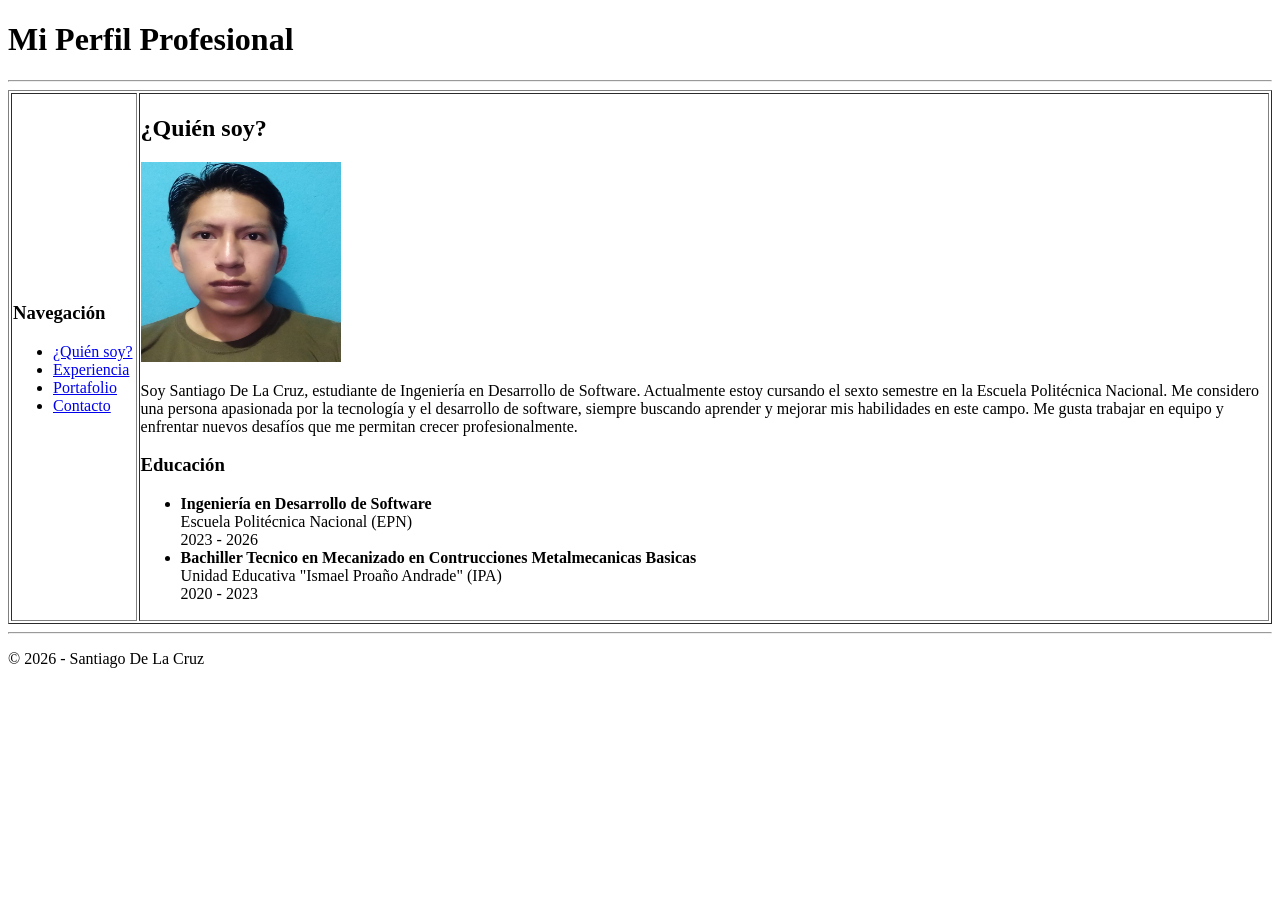
==== index.html @ d73be5ba "Primer commit" ====
<!DOCTYPE html>
<html lang="es">
<head>
    <meta charset="UTF-8">
    <title>Mi Perfil Profesional - Inicio</title>
</head>
<body>
    <header><h1>Mi Perfil Profesional</h1></header>
    <hr>
    <table border="1" >
        <tr>
            <td>
                <aside>
                    <h3>Navegación</h3>
                    <ul>
                        <li><a href="index.html">¿Quién soy?</a></li>
                        <li><a href="experiencia.html">Experiencia</a></li>
                        <li><a href="portafolio.html">Portafolio</a></li>
                        <li><a href="contacto.html">Contacto</a></li>
                    </ul>
                </aside>
            </td>
            <td width="90%">
                <section id="quien-soy">
                    <h2>¿Quién soy?</h2>
                    <img src="/images/miFoto.jpeg" alt="Imagen de perfil de Santiago De La Cruz" width="200" height="200">
                    <p>Soy Santiago De La Cruz, estudiante de Ingeniería en Desarrollo de Software. Actualmente estoy cursando el sexto semestre en la Escuela Politécnica Nacional. Me considero una persona apasionada por la tecnología y el desarrollo de software, siempre buscando aprender y mejorar mis habilidades en este campo. Me gusta trabajar en equipo y enfrentar nuevos desafíos que me permitan crecer profesionalmente.</p>
                </section>

                <section id="educacion">
                    <h3>Educación</h3>
                        <ul>
                            <li><strong>Ingeniería en Desarrollo de
                                    Software</strong><br>
                                Escuela Politécnica Nacional (EPN)<br>
                                2023 - 2026</li>
                            <li><strong>Bachiller Tecnico en Mecanizado en
                                    Contrucciones Metalmecanicas
                                    Basicas</strong> <br>
                                Unidad Educativa "Ismael Proaño Andrade"
                                (IPA)<br>
                                2020 - 2023</li>
                        </ul>
                </section>
            </td>
        </tr>
    </table>
    <hr>
    <footer><p>&copy; 2026 - Santiago De La Cruz</p></footer>
</body>
</html>
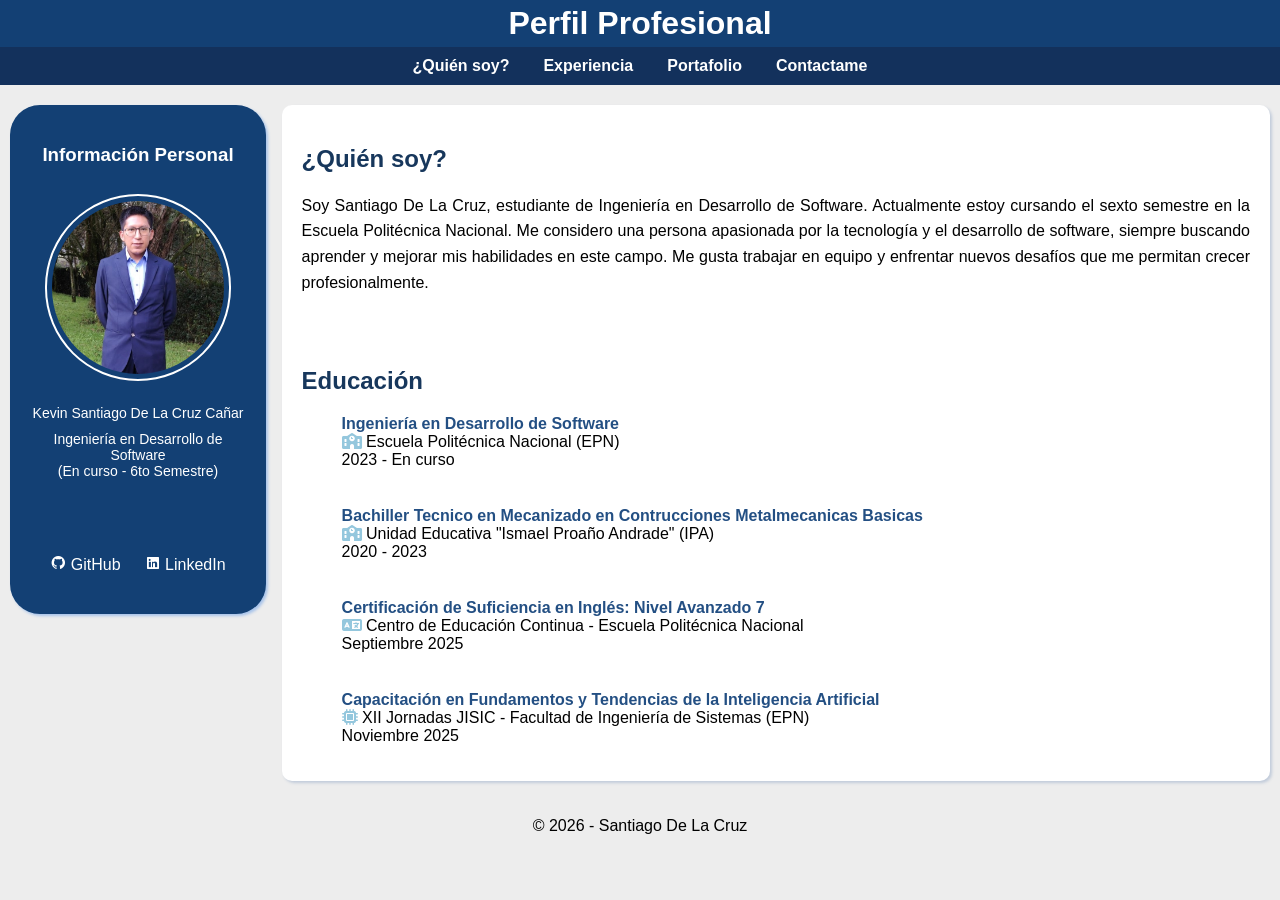
==== commit deb167fd: "Estilos css" ====
--- a/index.html
+++ b/index.html
@@ -1,51 +1,134 @@
-<!DOCTYPE html>
+<!doctype html>
 <html lang="es">
-<head>
-    <meta charset="UTF-8">
-    <title>Mi Perfil Profesional - Inicio</title>
-</head>
-<body>
-    <header><h1>Mi Perfil Profesional</h1></header>
-    <hr>
-    <table border="1" >
-        <tr>
-            <td>
-                <aside>
-                    <h3>Navegación</h3>
-                    <ul>
-                        <li><a href="index.html">¿Quién soy?</a></li>
-                        <li><a href="experiencia.html">Experiencia</a></li>
-                        <li><a href="portafolio.html">Portafolio</a></li>
-                        <li><a href="contacto.html">Contacto</a></li>
-                    </ul>
-                </aside>
-            </td>
-            <td width="90%">
-                <section id="quien-soy">
-                    <h2>¿Quién soy?</h2>
-                    <img src="/images/miFoto.jpeg" alt="Imagen de perfil de Santiago De La Cruz" width="200" height="200">
-                    <p>Soy Santiago De La Cruz, estudiante de Ingeniería en Desarrollo de Software. Actualmente estoy cursando el sexto semestre en la Escuela Politécnica Nacional. Me considero una persona apasionada por la tecnología y el desarrollo de software, siempre buscando aprender y mejorar mis habilidades en este campo. Me gusta trabajar en equipo y enfrentar nuevos desafíos que me permitan crecer profesionalmente.</p>
-                </section>
 
-                <section id="educacion">
-                    <h3>Educación</h3>
-                        <ul>
-                            <li><strong>Ingeniería en Desarrollo de
-                                    Software</strong><br>
-                                Escuela Politécnica Nacional (EPN)<br>
-                                2023 - 2026</li>
-                            <li><strong>Bachiller Tecnico en Mecanizado en
-                                    Contrucciones Metalmecanicas
-                                    Basicas</strong> <br>
-                                Unidad Educativa "Ismael Proaño Andrade"
-                                (IPA)<br>
-                                2020 - 2023</li>
-                        </ul>
-                </section>
-            </td>
-        </tr>
-    </table>
-    <hr>
-    <footer><p>&copy; 2026 - Santiago De La Cruz</p></footer>
-</body>
+    <head>
+        <meta charset="UTF-8" />
+        <title>Mi Perfil Profesional - Inicio</title>
+        <link rel="stylesheet" href="style/style.css" />
+        <link href="https://unpkg.com/boxicons@2.1.4/css/boxicons.min.css"
+            rel="stylesheet" />
+        <link rel="stylesheet"
+            href="https://cdnjs.cloudflare.com/ajax/libs/font-awesome/6.5.0/css/all.min.css" />
+    </head>
+
+    <body>
+        <header>
+            <h1>Perfil Profesional</h1>
+        </header>
+
+        <nav>
+            <ul>
+                <li><a href="index.html">¿Quién soy?</a></li>
+                <li><a href="experiencia.html">Experiencia</a></li>
+                <li><a href="portafolio.html">Portafolio</a></li>
+                <li><a href="contacto.html">Contactame  </a></li>
+            </ul>
+        </nav>
+
+        <aside class="infoPersonal">
+            <h3>Información Personal</h3>
+            <img class="fotoPerfil" src="images/perfil.jpeg"
+                alt="Imagen de perfil de Santiago De La Cruz" />
+            <p>Kevin Santiago De La Cruz Cañar</p>
+            <p>
+                Ingeniería en Desarrollo de Software<br />
+                (En curso - 6to Semestre)
+            </p>
+            <br />
+            <br />
+            <a href="https://github.com/Santi-Dela-Cruz" target="_blank"
+                class="enlaces">
+                <i class="bx bxl-github"></i> GitHub
+            </a>
+
+            <a href="https://www.linkedin.com/in/santiagodealacruz/"
+                target="_blank" class="enlaces">
+                <i class="bx bxl-linkedin-square"></i> LinkedIn
+            </a>
+            <p></p>
+        </aside>
+
+        <section class="principal">
+            <h2 class="tituloH2">¿Quién soy?</h2>
+            <p class="textNormal">
+                Soy Santiago De La Cruz, estudiante de Ingeniería en Desarrollo
+                de
+                Software. Actualmente estoy cursando el sexto semestre en la
+                Escuela
+                Politécnica Nacional. Me considero una persona apasionada por la
+                tecnología y el desarrollo de software, siempre buscando
+                aprender y
+                mejorar mis habilidades en este campo. Me gusta trabajar en
+                equipo y
+                enfrentar nuevos desafíos que me permitan crecer
+                profesionalmente.
+            </p>
+
+            <br />
+            <br />
+
+            <h2 class="tituloH2">Educación</h2>
+            <ul>
+                <li style="
+            font-family:
+              &quot;Segoe UI&quot;, Tahoma, Geneva, Verdana, sans-serif;
+          ">
+                    <strong style="color: #234f83">
+                        Ingeniería en Desarrollo de
+                        Software</strong><br />
+                    <i style="color: rgb(148, 199, 221);"
+                        class="fa-solid fa-school"></i> Escuela Politécnica
+                    Nacional (EPN)<br />
+                    2023 - En curso
+                </li>
+
+
+                <br>
+
+                <li style="
+            font-family:
+              &quot;Segoe UI&quot;, Tahoma, Geneva, Verdana, sans-serif;
+          ">
+                    <strong style="color: #234f83">Bachiller Tecnico en
+                        Mecanizado en Contrucciones Metalmecanicas
+                        Basicas</strong>
+                    <br />
+                    <i style="color: rgb(148, 199, 221);"
+                        class="fa-solid fa-school"></i> Unidad Educativa
+                    "Ismael Proaño Andrade" (IPA)<br />
+                    2020 - 2023
+                </li>
+
+
+                <br>
+                <li style="
+            font-family:
+              &quot;Segoe UI&quot;, Tahoma, Geneva, Verdana, sans-serif;
+          ">
+                    <strong style="color: #234f83">
+                        Certificación de Suficiencia en Inglés: Nivel Avanzado 7</strong><br />
+                    <i style="color: rgb(148, 199, 221);"
+                        class="fa-solid fa-language"></i> Centro de Educación Continua - Escuela Politécnica Nacional<br />
+                    Septiembre 2025
+                </li>
+
+                <br>
+                <li style="
+            font-family:
+              &quot;Segoe UI&quot;, Tahoma, Geneva, Verdana, sans-serif;
+          ">
+                    <strong style="color: #234f83">
+                        Capacitación en Fundamentos y Tendencias de la Inteligencia Artificial</strong><br />
+                    <i style="color: rgb(148, 199, 221);"
+                        class="fa-solid fa-microchip"></i> XII Jornadas JISIC - Facultad de Ingeniería de Sistemas (EPN)<br />
+                    Noviembre 2025
+                </li>
+            </ul>
+        </section>
+
+        <footer>
+            <p>&copy; 2026 - Santiago De La Cruz</p>
+        </footer>
+    </body>
+
 </html>
--- a/style/style.css
+++ b/style/style.css
@@ -0,0 +1,282 @@
+body { 
+  margin: 0;
+  padding: 0; 
+  background-color: rgb(237, 237, 237);
+} 
+
+
+header { 
+  background-color: #134074; 
+  padding: 5px; 
+  text-align: center; 
+  color: white;
+  font-family: 'Segoe UI', Tahoma, Geneva, Verdana, sans-serif;
+} 
+
+header h1 {
+  margin: 0;
+}
+
+.infoPersonal {
+    background-color: #134074;
+    width: 20%;
+    padding: 20px;
+    margin: 20px 10px;
+    box-sizing: border-box;
+    text-align: center;
+    overflow: hidden;
+    float: left;
+    border-radius: 30px;
+    box-shadow: 2px 2px 3px #a7c3ea;
+}
+
+.infoPersonal h3 {
+    color: white;
+    font-family: 'Segoe UI', Tahoma, Geneva, Verdana, sans-serif;
+}
+
+.infoPersonal p {
+    color: #fff;
+    margin: 10px 0;
+    font-family: 'Segoe UI', Tahoma, Geneva, Verdana,  sans-serif;
+    font-size: 14px;
+}
+
+
+.fotoPerfil { 
+  width: 80%; 
+  height: auto; 
+  border-radius: 50%;
+  padding: 5px;
+  margin: 10px 0px; 
+  border: 2px solid #fff;
+}
+
+
+.principal { 
+  background-color: #fff;
+  /*background-color: #0f0; */
+  padding: 20px; 
+  margin: 20px 10px 10px 22%;
+  box-sizing: border-box; 
+  /*border: #13315C solid 1px;*/
+  border-radius: 10px;
+  box-shadow: 2px 2px 3px #c1cbda;
+} 
+
+
+.principal h2 { 
+  color: #17375c; 
+  font-family: 'Segoe UI', Tahoma, Geneva, Verdana, sans-serif;
+}
+
+.principal p { 
+  font-family: 'Segoe UI', Tahoma, Geneva, Verdana,  sans-serif;
+  text-align: justify;
+  line-height: 1.6;
+}
+
+
+.principal li { 
+  margin: 10px 0; 
+  font-family: 'Segoe UI', Tahoma, Geneva, Verdana,  sans-serif;
+  list-style: none;
+}
+
+
+.principal h3 { 
+  color: #17375c; 
+  font-family: 'Segoe UI', Tahoma, Geneva, Verdana, sans-serif;
+}
+
+footer { 
+  text-align: center; 
+  padding: 10px; 
+  clear: both; 
+  font-family: 'Segoe UI', Tahoma, Geneva, Verdana,  sans-serif;
+}
+
+/* nav barra superior de seleccion*/
+nav {
+  background-color: #13315C;
+  padding: 10px 0;
+  text-align: center;
+}
+nav ul {
+  list-style: none;
+  padding: 0;
+  margin: 0;
+}
+nav li {
+  display: inline-block;
+  margin: 0 15px;
+  font-family: 'Segoe UI', Tahoma, Geneva, Verdana, sans-serif;
+}
+nav a {
+  text-decoration: none;
+  color: white;
+  font-weight: bold;
+}
+
+nav a:hover {
+  text-decoration: underline;
+}
+
+
+/* Estilo para enlaces*/
+
+.enlaces {
+  display: inline-block;
+    padding: 10px;
+    text-align: center;
+    margin-top: 20px;
+    color: #fff;
+  font-style: normal;
+    text-decoration: none;
+    font-family: 'Segoe UI', Tahoma, Geneva, Verdana,  sans-serif;
+}
+
+
+.tituloH2 {
+    color: #17375c;
+    font-family: 'Segoe UI', Tahoma, Geneva, Verdana, sans-serif;
+}
+
+
+.textNormal {
+    font-family: 'Segoe UI', Tahoma, Geneva, Verdana,  sans-serif;
+    text-align: justify;
+}
+
+.proyectos {
+  text-align: left;
+  margin-top: 20px;
+}
+
+.proyectoCard {
+  display: inline-block;
+  width: 47%;
+  margin: 0 1% 20px 1%;
+  vertical-align: top;
+  background-color: #ffffff;
+  border: 1px solid #d6e2f0;
+  border-radius: 12px;
+  overflow: hidden;
+  box-shadow: 2px 2px 3px #d7e0ed;
+  transition: box-shadow 0.2s ease;
+}
+
+.proyectoCard:hover {
+  box-shadow: 3px 3px 6px #cdd8e8;
+}
+
+.proyectoCard img {
+  width: 100%;
+  height: 180px;
+  object-fit: cover;
+  display: block;
+}
+
+.proyectoContenido {
+  padding: 16px;
+  font-family: 'Segoe UI', Tahoma, Geneva, Verdana, sans-serif;
+  text-align: left;
+}
+
+.proyectoContenido h4 {
+  margin: 0 0 10px;
+  color: #17375c;
+}
+
+.proyectoContenido p {
+  margin: 8px 0 12px 0;
+  text-align: left;
+  line-height: 1.5;
+}
+
+.datosProyecto {
+  margin: 0 0 12px 0;
+  padding: 0;
+}
+
+.datosProyecto li {
+  margin: 6px 0;
+  text-align: left;
+}
+
+.repositorioLink {
+  display: inline-block;
+  margin-top: 10px;
+  padding: 8px 12px;
+  border-radius: 8px;
+  background: linear-gradient(90deg, #134074, #3a8be7);
+  color: #fff;
+  text-decoration: none;
+  font-weight: bold;
+}
+
+.repositorioLink:hover {
+  background: linear-gradient(90deg, #0f335d, #2f78cc);
+}
+
+.resumenPortafolio {
+  margin: 12px 0 18px 0;
+  padding: 8px 10px;
+  background-color: #e7eef8;
+  border-radius: 8px;
+  font-family: 'Segoe UI', Tahoma, Geneva, Verdana, sans-serif;
+  text-align: left;
+}
+
+.enlaceContactos{
+  display: inline-block;
+    padding: 10px;
+    text-align: center;
+    margin-top: 20px;
+    color: #ffffff;
+  font-style: normal;
+    text-decoration: none;
+    font-family: 'Segoe UI', Tahoma, Geneva, Verdana,  sans-serif;
+    border-radius: 10px;
+    background-color: #8ea3c2;
+}
+
+
+form {
+    margin: 20px;
+    padding: 30px;
+}
+form label {
+    display: block;
+    margin-bottom: 5px;
+    font-weight: bold;
+  font-family: 'Segoe UI', Tahoma, Geneva, Verdana,  sans-serif;
+  color: #17375c;
+}
+
+form input,
+form textarea {
+  width: 100%;
+  padding: 8px;
+  margin-bottom: 12px;
+  border: 1px solid #bcc9db;
+  border-radius: 6px;
+  font-family: 'Segoe UI', Tahoma, Geneva, Verdana,  sans-serif;
+}
+
+form textarea {
+  min-height: 110px;
+  resize: vertical;
+}
+
+form button {
+  background: linear-gradient(90deg, #134074, #3a8be7);
+  color: white;
+  border: none;
+  border-radius: 15px;
+  padding: 9px 14px;
+  font-family: 'Segoe UI', Tahoma, Geneva, Verdana, sans-serif;
+  cursor: pointer;
+}
+
+
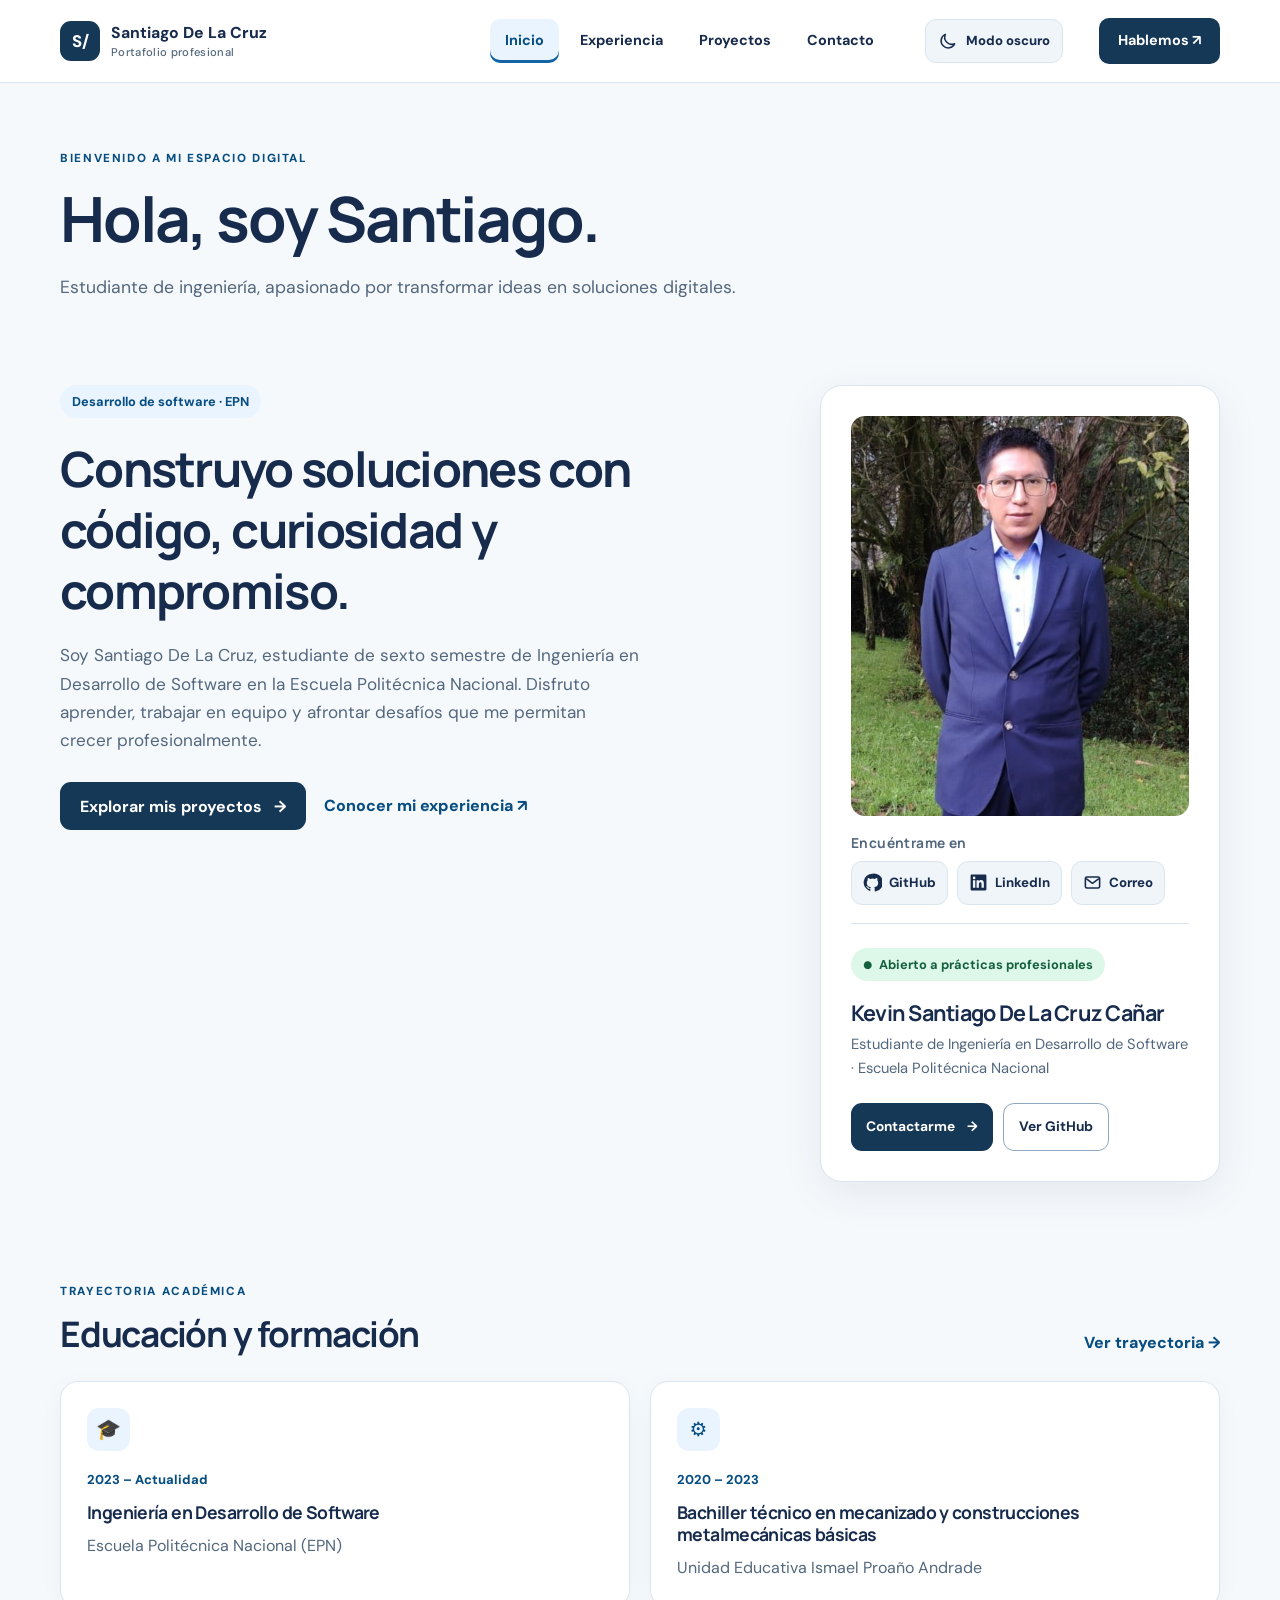
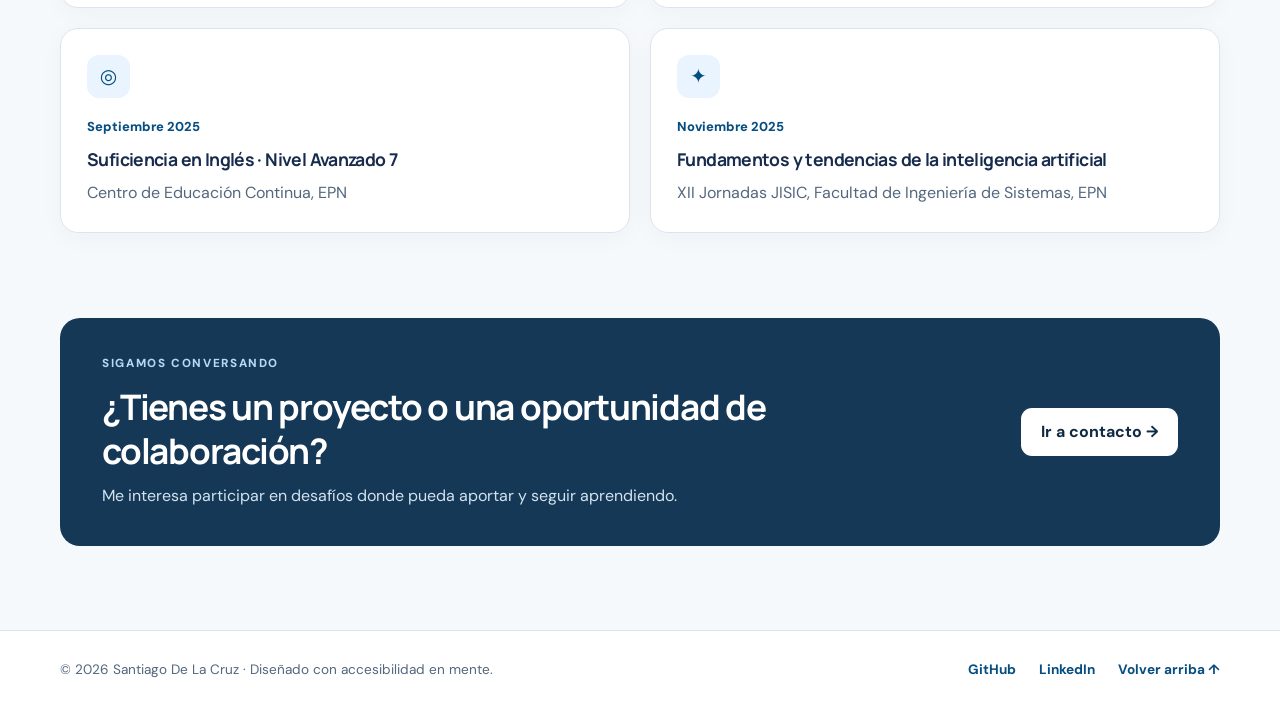
==== commit 2ba80c24: "Update index.html" ====
--- a/index.html
+++ b/index.html
@@ -1,134 +1 @@
-<!doctype html>
-<html lang="es">
-
-    <head>
-        <meta charset="UTF-8" />
-        <title>Mi Perfil Profesional - Inicio</title>
-        <link rel="stylesheet" href="style/style.css" />
-        <link href="https://unpkg.com/boxicons@2.1.4/css/boxicons.min.css"
-            rel="stylesheet" />
-        <link rel="stylesheet"
-            href="https://cdnjs.cloudflare.com/ajax/libs/font-awesome/6.5.0/css/all.min.css" />
-    </head>
-
-    <body>
-        <header>
-            <h1>Perfil Profesional</h1>
-        </header>
-
-        <nav>
-            <ul>
-                <li><a href="index.html">¿Quién soy?</a></li>
-                <li><a href="experiencia.html">Experiencia</a></li>
-                <li><a href="portafolio.html">Portafolio</a></li>
-                <li><a href="contacto.html">Contactame  </a></li>
-            </ul>
-        </nav>
-
-        <aside class="infoPersonal">
-            <h3>Información Personal</h3>
-            <img class="fotoPerfil" src="images/perfil.jpeg"
-                alt="Imagen de perfil de Santiago De La Cruz" />
-            <p>Kevin Santiago De La Cruz Cañar</p>
-            <p>
-                Ingeniería en Desarrollo de Software<br />
-                (En curso - 6to Semestre)
-            </p>
-            <br />
-            <br />
-            <a href="https://github.com/Santi-Dela-Cruz" target="_blank"
-                class="enlaces">
-                <i class="bx bxl-github"></i> GitHub
-            </a>
-
-            <a href="https://www.linkedin.com/in/santiagodealacruz/"
-                target="_blank" class="enlaces">
-                <i class="bx bxl-linkedin-square"></i> LinkedIn
-            </a>
-            <p></p>
-        </aside>
-
-        <section class="principal">
-            <h2 class="tituloH2">¿Quién soy?</h2>
-            <p class="textNormal">
-                Soy Santiago De La Cruz, estudiante de Ingeniería en Desarrollo
-                de
-                Software. Actualmente estoy cursando el sexto semestre en la
-                Escuela
-                Politécnica Nacional. Me considero una persona apasionada por la
-                tecnología y el desarrollo de software, siempre buscando
-                aprender y
-                mejorar mis habilidades en este campo. Me gusta trabajar en
-                equipo y
-                enfrentar nuevos desafíos que me permitan crecer
-                profesionalmente.
-            </p>
-
-            <br />
-            <br />
-
-            <h2 class="tituloH2">Educación</h2>
-            <ul>
-                <li style="
-            font-family:
-              &quot;Segoe UI&quot;, Tahoma, Geneva, Verdana, sans-serif;
-          ">
-                    <strong style="color: #234f83">
-                        Ingeniería en Desarrollo de
-                        Software</strong><br />
-                    <i style="color: rgb(148, 199, 221);"
-                        class="fa-solid fa-school"></i> Escuela Politécnica
-                    Nacional (EPN)<br />
-                    2023 - En curso
-                </li>
-
-
-                <br>
-
-                <li style="
-            font-family:
-              &quot;Segoe UI&quot;, Tahoma, Geneva, Verdana, sans-serif;
-          ">
-                    <strong style="color: #234f83">Bachiller Tecnico en
-                        Mecanizado en Contrucciones Metalmecanicas
-                        Basicas</strong>
-                    <br />
-                    <i style="color: rgb(148, 199, 221);"
-                        class="fa-solid fa-school"></i> Unidad Educativa
-                    "Ismael Proaño Andrade" (IPA)<br />
-                    2020 - 2023
-                </li>
-
-
-                <br>
-                <li style="
-            font-family:
-              &quot;Segoe UI&quot;, Tahoma, Geneva, Verdana, sans-serif;
-          ">
-                    <strong style="color: #234f83">
-                        Certificación de Suficiencia en Inglés: Nivel Avanzado 7</strong><br />
-                    <i style="color: rgb(148, 199, 221);"
-                        class="fa-solid fa-language"></i> Centro de Educación Continua - Escuela Politécnica Nacional<br />
-                    Septiembre 2025
-                </li>
-
-                <br>
-                <li style="
-            font-family:
-              &quot;Segoe UI&quot;, Tahoma, Geneva, Verdana, sans-serif;
-          ">
-                    <strong style="color: #234f83">
-                        Capacitación en Fundamentos y Tendencias de la Inteligencia Artificial</strong><br />
-                    <i style="color: rgb(148, 199, 221);"
-                        class="fa-solid fa-microchip"></i> XII Jornadas JISIC - Facultad de Ingeniería de Sistemas (EPN)<br />
-                    Noviembre 2025
-                </li>
-            </ul>
-        </section>
-
-        <footer>
-            <p>&copy; 2026 - Santiago De La Cruz</p>
-        </footer>
-    </body>
-
-</html>+<!doctype html><html lang="es"><head><meta charset="utf-8"><meta name="viewport" content="width=device-width, initial-scale=1"><meta name="theme-color" content="#102a43"><meta name="description" content="Portafolio de Kevin Santiago De La Cruz Cañar: formación, experiencia y proyectos de desarrollo de software."><title>Inicio | Santiago De La Cruz</title><link rel="stylesheet" href="style/style.css"><script>try{const saved=localStorage.getItem('portfolio-theme');document.documentElement.dataset.theme=saved==='dark'||saved==='light'?saved:(matchMedia('(prefers-color-scheme: dark)').matches?'dark':'light')}catch(e){document.documentElement.dataset.theme='light'}</script><script defer src="js/main.js"></script></head><body><a class="skip-link" href="#contenido">Saltar al contenido principal</a><header class="site-header"><div class="container header-inner"><a class="brand" href="index.html" aria-label="Santiago De La Cruz, ir a inicio"><span class="brand-mark" aria-hidden="true">S/</span><span>Santiago <strong>De La Cruz</strong><small>Portafolio profesional</small></span></a><button class="menu-toggle" type="button" aria-controls="main-nav" aria-expanded="false"><span aria-hidden="true">☰</span> Menú</button><button type="button" class="theme-toggle" id="theme-toggle" aria-label="Activar modo oscuro" aria-pressed="false" title="Cambiar tema claro u oscuro"><svg class="theme-icon" viewBox="0 0 24 24" aria-hidden="true"><path class="moon" d="M20 15.2A8.5 8.5 0 0 1 8.8 4a8.5 8.5 0 1 0 11.2 11.2Z" fill="none" stroke="currentColor" stroke-width="1.8" stroke-linejoin="round"/><g class="sun" fill="none" stroke="currentColor" stroke-width="1.8" stroke-linecap="round"><circle cx="12" cy="12" r="4"/><path d="M12 2v2m0 16v2M2 12h2m16 0h2M4.9 4.9l1.4 1.4m11.4 11.4 1.4 1.4M19.1 4.9l-1.4 1.4M6.3 17.7l-1.4 1.4"/></g></svg><span id="theme-label">Modo oscuro</span></button><nav id="main-nav" class="main-nav" aria-label="Navegación principal"><a href="index.html" aria-current="page">Inicio</a><a href="experiencia.html">Experiencia</a><a href="portafolio.html">Proyectos</a><a href="contacto.html">Contacto</a></nav><a class="nav-cta" href="contacto.html">Hablemos <span aria-hidden="true">↗</span></a></div></header><main id="contenido" tabindex="-1"><div class="container"><div class="page-intro"><p class="eyebrow">Bienvenido a mi espacio digital</p><h1>Hola, soy Santiago.</h1><p class="lead">Estudiante de ingeniería, apasionado por transformar ideas en soluciones digitales.</p></div><section class="hero-grid" aria-label="Presentación profesional"><div class="hero-copy"><span class="pill">Desarrollo de software · EPN</span><h2>Construyo soluciones con código, curiosidad y compromiso.</h2><p>Soy Santiago De La Cruz, estudiante de sexto semestre de Ingeniería en Desarrollo de Software en la Escuela Politécnica Nacional. Disfruto aprender, trabajar en equipo y afrontar desafíos que me permitan crecer profesionalmente.</p><div class="hero-actions"><a class="button button-primary" href="portafolio.html">Explorar mis proyectos <span aria-hidden="true">→</span></a><a class="text-link" href="experiencia.html">Conocer mi experiencia <span aria-hidden="true">↗</span></a></div></div><aside class="profile-card" aria-label="Ficha profesional"><img class="portrait" src="images/perfil.jpeg" alt="Retrato de Kevin Santiago De La Cruz Cañar" width="400" height="400"><div class="social-section" aria-label="Encuéntrame en otras plataformas"><h3>Encuéntrame en</h3><div class="social-links"><a class="social-link" href="https://github.com/Santi-Dela-Cruz" target="_blank" rel="noopener noreferrer" aria-label="GitHub de Santiago, abre en otra pestaña"><svg class="social-icon" viewBox="0 0 24 24" aria-hidden="true"><path fill="currentColor" d="M12 .8a11.2 11.2 0 0 0-3.54 21.82c.56.11.76-.24.76-.54v-2.1c-3.1.67-3.75-1.32-3.75-1.32-.51-1.3-1.25-1.65-1.25-1.65-1.02-.7.08-.69.08-.69 1.13.08 1.72 1.16 1.72 1.16 1 .1.96 2.6 3.2 1.83.1-.73.4-1.23.72-1.51-2.47-.28-5.08-1.24-5.08-5.53 0-1.22.44-2.22 1.16-3-.12-.29-.5-1.42.11-2.96 0 0 .95-.3 3.08 1.15a10.7 10.7 0 0 1 5.6 0c2.13-1.44 3.07-1.15 3.07-1.15.62 1.54.24 2.67.12 2.96.72.78 1.15 1.78 1.15 3 0 4.3-2.61 5.25-5.1 5.52.4.35.77 1.02.77 2.06v3.06c0 .3.2.65.77.54A11.2 11.2 0 0 0 12 .8Z"/></svg><span>GitHub</span></a><a class="social-link" href="https://www.linkedin.com/in/santiagodealacruz/" target="_blank" rel="noopener noreferrer" aria-label="LinkedIn de Santiago, abre en otra pestaña"><svg class="social-icon" viewBox="0 0 24 24" aria-hidden="true"><path fill="currentColor" d="M20.45 2H3.55C2.69 2 2 2.69 2 3.55v16.9c0 .86.69 1.55 1.55 1.55h16.9c.86 0 1.55-.69 1.55-1.55V3.55c0-.86-.69-1.55-1.55-1.55ZM7.93 18.75H4.98V9.2h2.95v9.55ZM6.46 7.9a1.71 1.71 0 1 1 0-3.42 1.71 1.71 0 0 1 0 3.42Zm12.3 10.85h-2.95V14.1c0-1.1-.02-2.52-1.54-2.52-1.54 0-1.77 1.2-1.77 2.44v4.73H9.55V9.2h2.83v1.3h.04c.4-.74 1.36-1.53 2.8-1.53 2.98 0 3.54 1.96 3.54 4.5v5.28Z"/></svg><span>LinkedIn</span></a><a class="social-link" href="mailto:kevin.delacruz@epn.edu.ec" aria-label="Enviar correo a Santiago"><svg class="social-icon" viewBox="0 0 24 24" aria-hidden="true"><rect x="3" y="5" width="18" height="14" rx="2" fill="none" stroke="currentColor" stroke-width="2"/><path d="m4 7 8 6 8-6" fill="none" stroke="currentColor" stroke-width="2" stroke-linejoin="round"/></svg><span>Correo</span></a></div></div><span class="status"><span aria-hidden="true">●</span> Abierto a prácticas profesionales</span><h2>Kevin Santiago De La Cruz Cañar</h2><p>Estudiante de Ingeniería en Desarrollo de Software · Escuela Politécnica Nacional</p><div class="profile-actions"><a class="button button-primary" href="contacto.html">Contactarme <span aria-hidden="true">→</span></a><a class="button button-outline" href="https://github.com/Santi-Dela-Cruz" target="_blank" rel="noopener noreferrer">Ver GitHub <span class="sr-only">(abre en otra pestaña)</span></a></div></aside></section><section class="section" aria-labelledby="formacion"><div class="section-heading"><div><p class="eyebrow">Trayectoria académica</p><h2 id="formacion">Educación y formación</h2></div><a href="experiencia.html" class="text-link">Ver trayectoria →</a></div><div class="education-grid"><article class="info-card"><span class="card-symbol" aria-hidden="true">🎓</span><p class="card-meta">2023 – Actualidad</p><h3>Ingeniería en Desarrollo de Software</h3><p>Escuela Politécnica Nacional (EPN)</p></article><article class="info-card"><span class="card-symbol" aria-hidden="true">⚙</span><p class="card-meta">2020 – 2023</p><h3>Bachiller técnico en mecanizado y construcciones metalmecánicas básicas</h3><p>Unidad Educativa Ismael Proaño Andrade</p></article><article class="info-card"><span class="card-symbol" aria-hidden="true">◎</span><p class="card-meta">Septiembre 2025</p><h3>Suficiencia en Inglés · Nivel Avanzado 7</h3><p>Centro de Educación Continua, EPN</p></article><article class="info-card"><span class="card-symbol" aria-hidden="true">✦</span><p class="card-meta">Noviembre 2025</p><h3>Fundamentos y tendencias de la inteligencia artificial</h3><p>XII Jornadas JISIC, Facultad de Ingeniería de Sistemas, EPN</p></article></div></section><section class="callout" aria-labelledby="cta-title"><div><p class="eyebrow">Sigamos conversando</p><h2 id="cta-title">¿Tienes un proyecto o una oportunidad de colaboración?</h2><p>Me interesa participar en desafíos donde pueda aportar y seguir aprendiendo.</p></div><a class="button button-light" href="contacto.html">Ir a contacto →</a></section></div></main><footer class="site-footer"><div class="container footer-inner"><p>© 2026 Santiago De La Cruz · Diseñado con accesibilidad en mente.</p><div><a href="https://github.com/Santi-Dela-Cruz" target="_blank" rel="noopener noreferrer">GitHub <span class="sr-only">(abre en una pestaña nueva)</span></a><a href="https://www.linkedin.com/in/santiagodealacruz/" target="_blank" rel="noopener noreferrer">LinkedIn <span class="sr-only">(abre en una pestaña nueva)</span></a><a href="#contenido">Volver arriba ↑</a></div></div></footer></body></html>
--- a/style/style.css
+++ b/style/style.css
@@ -1,282 +1,56 @@
-body { 
-  margin: 0;
-  padding: 0; 
-  background-color: rgb(237, 237, 237);
-} 
+@import url('https://fonts.googleapis.com/css2?family=DM+Sans:wght@400;500;600;700&family=Manrope:wght@400;500;600;700;800&display=swap');:root{color-scheme:light;--navy:#102a43;--ink:#172b4d;--muted:#53677d;--blue:#1264a3;--blue-dark:#064d81;--blue-soft:#eaf4ff;--bg:#f6f9fc;--white:#fff;--line:#dbe5ef;--radius:18px;--shadow:0 12px 40px rgba(16,42,67,.075)}*{box-sizing:border-box}html{scroll-behavior:smooth}body{margin:0;background:var(--bg);color:var(--ink);font:16px/1.65 'DM Sans',system-ui,sans-serif}h1,h2,h3,p{margin-top:0}h1,h2,h3{font-family:Manrope,system-ui,sans-serif;line-height:1.26;letter-spacing:-.035em}h1{font-size:clamp(2.35rem,5vw,3.9rem);max-width:850px;margin-bottom:15px}h2{font-size:clamp(1.55rem,3vw,2.2rem)}h3{font-size:1.1rem}a{color:var(--blue-dark)}a:hover{text-decoration-thickness:2px}button,input,textarea{font:inherit}button{cursor:pointer}img{max-width:100%;display:block}*:focus-visible{outline:3px solid #df8110;outline-offset:4px}.sr-only{position:absolute;width:1px;height:1px;padding:0;margin:-1px;overflow:hidden;clip:rect(0,0,0,0);white-space:nowrap;border:0}.skip-link{position:fixed;top:-70px;left:20px;z-index:1000;background:#fff;border:2px solid var(--navy);padding:12px 20px;border-radius:10px}.skip-link:focus{top:12px}.container{width:min(1160px,calc(100% - 48px));margin-inline:auto}.site-header{background:#fff;border-bottom:1px solid var(--line);position:sticky;top:0;z-index:50}.header-inner{display:flex;align-items:center;gap:36px;min-height:82px}.brand{color:var(--navy);text-decoration:none;display:flex;align-items:center;gap:11px;line-height:1.2;font-size:.99rem;font-weight:700;min-width:230px}.brand strong{font-weight:800}.brand small{display:block;color:var(--muted);font-size:.7rem;letter-spacing:.03em;font-weight:500;margin-top:4px}.brand-mark{width:40px;height:40px;border-radius:11px;background:var(--navy);color:#fff;display:grid;place-items:center;font-weight:800;font-size:1.05rem}.main-nav{display:flex;gap:6px;align-items:center;margin-left:auto}.main-nav a{color:#40566d;padding:10px 15px;text-decoration:none;font-size:.9rem;font-weight:700;border-radius:10px;white-space:nowrap}.main-nav a:hover,.main-nav a[aria-current=page]{background:var(--blue-soft);color:var(--blue-dark)}.main-nav a[aria-current=page]{box-shadow:inset 0 -3px 0 var(--blue)}.nav-cta{background:var(--navy);color:#fff;padding:11px 19px;border-radius:10px;font-size:.9rem;font-weight:700;text-decoration:none;white-space:nowrap}.nav-cta:hover,.button-primary:hover{background:#244f72}.menu-toggle{display:none}.page-intro{padding:66px 0 35px}.eyebrow{color:var(--blue-dark);text-transform:uppercase;letter-spacing:.14em;font-size:.73rem;font-weight:800;margin-bottom:11px}.lead{font-size:1.1rem;color:var(--muted);max-width:680px}.hero-grid{display:grid;grid-template-columns:1.2fr .8fr;align-items:center;gap:55px;padding:30px 0 70px}.hero-copy h2{font-size:clamp(2rem,3.8vw,3.25rem);margin:20px 0}.hero-copy p{color:var(--muted);font-size:1.07rem;max-width:580px}.pill,.status{display:inline-flex;align-items:center;gap:7px;font-size:.8rem;font-weight:700;background:var(--blue-soft);color:var(--blue-dark);padding:6px 12px;border-radius:50px}.status{background:#e8f8ef;color:#12603c;margin-top:24px}.status span{font-size:.65rem}.hero-actions,.profile-actions{display:flex;flex-wrap:wrap;align-items:center;gap:18px;margin-top:28px}.button{border:0;text-decoration:none;display:inline-flex;justify-content:center;align-items:center;gap:12px;border-radius:11px;padding:13px 20px;font-weight:700;line-height:1.35;min-height:48px}.button-primary{background:var(--navy);color:#fff}.button-outline{background:#fff;color:var(--navy);border:1px solid #abc0d4}.button-outline:hover{background:var(--blue-soft)}.button-light{background:#fff;color:var(--navy);flex-shrink:0}.text-link{font-weight:800;text-decoration:none;color:var(--blue-dark)}.text-link:hover{text-decoration:underline}.profile-card{background:#fff;border:1px solid var(--line);padding:30px;border-radius:22px;box-shadow:var(--shadow)}.portrait{aspect-ratio:4/3;object-fit:cover;object-position:center 35%;width:100%;border-radius:14px;background:#e6edf4}.profile-card h2{font-size:1.35rem;margin:18px 0 6px}.profile-card p{color:var(--muted);font-size:.92rem}.profile-actions{gap:10px;margin-top:22px}.profile-actions .button{font-size:.86rem;padding:12px 15px}.section{padding:30px 0 85px}.section-first{padding-top:18px}.section-heading{display:flex;align-items:end;justify-content:space-between;gap:20px;margin-bottom:25px}.section-heading h2{margin:0}.education-grid,.project-grid{display:grid;grid-template-columns:repeat(2,minmax(0,1fr));gap:20px}.info-card,.project-card,.form-card{background:#fff;border:1px solid var(--line);border-radius:var(--radius);box-shadow:0 5px 25px rgba(16,42,67,.035)}.info-card{padding:26px}.info-card h3{margin-bottom:10px}.info-card p:last-child{color:var(--muted);margin-bottom:0}.card-symbol{width:43px;height:43px;display:grid;place-items:center;border-radius:12px;background:var(--blue-soft);color:var(--blue-dark);font-size:1.25rem;margin-bottom:18px}.card-meta{color:var(--blue-dark);font-size:.81rem;font-weight:800;margin-bottom:10px}.callout{background:var(--navy);color:#fff;display:flex;align-items:center;justify-content:space-between;gap:32px;border-radius:20px;padding:36px 42px;margin:0 0 84px}.callout .eyebrow{color:#b4daf8}.callout h2{max-width:670px;margin-bottom:10px}.callout p:last-child{color:#d2e3f0;margin-bottom:0}.two-column{display:grid;grid-template-columns:.8fr 1.2fr;gap:70px}.body-large,.contact-details>p{font-size:1.08rem;color:var(--muted)}.timeline{border-left:2px solid #bdd8ed;padding-left:28px}.timeline-item{position:relative;padding:0 0 40px}.timeline-item:before{content:'';position:absolute;left:-37px;top:7px;width:15px;height:15px;border-radius:50%;background:var(--blue);border:3px solid #fff;box-shadow:0 0 0 2px var(--blue)}.timeline-item h3{font-size:1.32rem}.timeline-item p,.timeline-item li{color:var(--muted)}.check-list{padding-left:22px}.check-list li{margin-bottom:8px}.filter-group{display:flex;gap:9px;flex-wrap:wrap;margin-bottom:24px}.filter-button{background:#fff;color:var(--navy);border:1px solid #b9c9d9;padding:10px 17px;border-radius:999px;font-weight:700;font-size:.88rem;min-height:44px}.filter-button:hover{background:var(--blue-soft)}.filter-button.active{background:var(--navy);color:#fff;border-color:var(--navy)}.project-count{font-size:.9rem;color:var(--muted);margin:0}.project-card{overflow:hidden}.project-card[hidden]{display:none}.project-image{height:230px;background:#e8edf3;overflow:hidden}.project-image img{width:100%;height:100%;object-fit:cover}.project-content{padding:25px}.project-content h2{font-size:1.3rem;margin-bottom:11px}.project-content>p:not(.card-meta){color:var(--muted)}.project-content .tech{font-size:.84rem;color:var(--blue-dark)!important;background:var(--blue-soft);border-radius:8px;padding:9px 11px;display:inline-block;font-weight:700}.project-content .text-link{display:block;margin-top:9px}.contact-grid{display:grid;grid-template-columns:.9fr 1.1fr;gap:65px}.contact-details h2{margin-bottom:18px}.contact-method{display:flex;gap:16px;align-items:start;border-top:1px solid var(--line);padding:21px 0}.contact-method>span{width:44px;height:44px;display:grid;place-items:center;flex-shrink:0;background:var(--blue-soft);border-radius:11px;font-size:1.4rem;color:var(--blue-dark)}.contact-method strong,.contact-method a{display:block;overflow-wrap:anywhere}.contact-method a{margin-top:5px}.form-card{padding:32px}.form-card h2{margin-bottom:8px}.form-card>p{color:var(--muted);font-size:.91rem}.field{margin:20px 0}.field label{display:block;font-weight:700;margin-bottom:8px}.field input,.field textarea{display:block;width:100%;background:#fff;border:1.5px solid #8fa8bf;border-radius:10px;padding:12px 14px;min-height:48px;color:var(--ink)}.field textarea{resize:vertical}.field small{display:block;color:var(--muted);margin-top:4px}.field [aria-invalid=true]{border:2px solid #a62727}.field-error{display:block;font-size:.85rem;color:#9e2020;font-weight:700;margin-top:5px}.required-note{color:var(--muted);font-size:.85rem}.form-status{font-weight:600;margin:12px 0;color:var(--blue-dark)}.submit-button{width:100%}.site-footer{border-top:1px solid var(--line);background:#fff;color:var(--muted);font-size:.85rem}.footer-inner{display:flex;justify-content:space-between;align-items:center;gap:20px;padding:28px 0}.footer-inner p{margin:0}.footer-inner div{display:flex;flex-wrap:wrap;gap:23px}.footer-inner a{font-weight:700;text-decoration:none}@media(max-width:1020px){.header-inner{gap:15px}.main-nav a{padding:10px}.brand{min-width:auto}.nav-cta{display:none}.hero-grid,.contact-grid{gap:30px}}@media(max-width:760px){.container{width:min(100% - 32px,1160px)}.header-inner{min-height:72px;flex-wrap:wrap}.menu-toggle{display:inline-flex;align-items:center;gap:8px;margin-left:auto;border:1px solid #9fb5c9;background:#fff;border-radius:9px;padding:10px 14px;color:var(--navy);font-weight:700}.main-nav{display:none;flex-basis:100%;margin:0 0 14px;flex-direction:column;align-items:stretch}.main-nav.open{display:flex}.main-nav a{padding:13px 16px}.page-intro{padding:38px 0 12px}.hero-grid,.two-column,.contact-grid{grid-template-columns:1fr;gap:28px}.hero-grid{padding-bottom:42px}.hero-copy h2{font-size:2rem}.education-grid,.project-grid{grid-template-columns:1fr}.section{padding-bottom:48px}.section-heading{align-items:start;flex-direction:column}.callout{flex-direction:column;align-items:start;padding:27px;margin-bottom:48px}.footer-inner{flex-direction:column;align-items:start}.project-image{height:215px}.form-card{padding:22px}.timeline{margin-left:8px}}@media(prefers-reduced-motion:reduce){html{scroll-behavior:auto}*,*:before,*:after{animation-duration:.01ms!important;transition-duration:.01ms!important}}
+/* Apariencia clara/oscura, accesible y persistente */
+:root{--surface:#fff;--surface-alt:#f0f5fa;--navy:#102a43;--ink:#172b4d;--muted:#53677d;--blue:#1264a3;--blue-dark:#064d81;--blue-soft:#eaf4ff;--bg:#f6f9fc;--white:#fff;--line:#dbe5ef;--input-border:#8fa8bf;--focus:#df8110;--shadow:0 12px 40px rgba(16,42,67,.075)}
+:root[data-theme="dark"]{color-scheme:dark;--surface:#152538;--surface-alt:#1d3046;--navy:#10375b;--ink:#eff6ff;--muted:#bbcde0;--blue:#7bc1ff;--blue-dark:#93d2ff;--blue-soft:#233e59;--bg:#0c1725;--white:#152538;--line:#38536c;--input-border:#8da8c2;--focus:#ffcb68;--shadow:0 14px 42px rgba(0,0,0,.26)}
+body{background:var(--bg);color:var(--ink);transition:background-color .24s ease,color .24s ease}
+.site-header,.site-footer,.profile-card,.info-card,.project-card,.form-card{background:var(--surface);border-color:var(--line)}
+.brand,.main-nav a,.profile-card h2,.info-card h3,.project-content h2{color:var(--ink)}
+.brand-mark,.button-primary,.nav-cta,.filter-button.active,.callout{background:#153857;color:#fff}
+.main-nav a:hover,.main-nav a[aria-current=page]{background:var(--blue-soft);color:var(--blue-dark)}
+.button-outline,.filter-button,.field input,.field textarea,.menu-toggle{background:var(--surface);color:var(--ink);border-color:var(--input-border)}
+.button-outline:hover,.filter-button:hover{background:var(--blue-soft)}
+.pill,.card-symbol,.contact-method>span,.project-content .tech{background:var(--blue-soft);color:var(--blue-dark)}
+.status{background:#ddf8e9;color:#14603d}
+:root[data-theme="dark"] .status{background:#173e30;color:#b1f5d1}
+:root[data-theme="dark"] .timeline-item:before{border-color:#152538}
+:root[data-theme="dark"] .profile-card p,:root[data-theme="dark"] .hero-copy p,:root[data-theme="dark"] .lead{color:var(--muted)}
+:root[data-theme="dark"] .project-image{background:var(--surface-alt)}
+:root[data-theme="dark"] .skip-link{background:var(--surface);color:var(--ink);border-color:var(--blue)}
+*:focus-visible{outline-color:var(--focus)}
+.theme-toggle{display:inline-flex;align-items:center;justify-content:center;gap:8px;min-height:44px;padding:9px 12px;background:var(--surface-alt);color:var(--ink);border:1px solid var(--line);border-radius:11px;font-size:.82rem;font-weight:800;white-space:nowrap;cursor:pointer;order:2}
+.theme-toggle:hover{border-color:var(--blue);transform:translateY(-1px)}
+.theme-icon{width:20px;height:20px;flex-shrink:0}.theme-icon .sun{display:none}:root[data-theme="dark"] .theme-icon .moon{display:none}:root[data-theme="dark"] .theme-icon .sun{display:block}
+.main-nav{order:1}.nav-cta{order:3}
+.social-section{padding:18px 0 4px;border-bottom:1px solid var(--line)}
+.social-section h3{font-size:.86rem;letter-spacing:.03em;margin:0 0 10px;color:var(--muted)}
+.social-links{display:flex;flex-wrap:wrap;gap:9px;margin-bottom:14px}
+.social-link{display:inline-flex;align-items:center;gap:7px;min-height:44px;padding:9px 11px;text-decoration:none;border:1px solid var(--line);border-radius:11px;color:var(--ink);background:var(--surface-alt);font-size:.83rem;font-weight:750;transition:transform .2s ease,border-color .2s ease,background-color .2s ease}
+.social-link:hover{transform:translateY(-3px);border-color:var(--blue);background:var(--blue-soft)}
+.social-icon{width:19px;height:19px;flex:none}
+/* Microinteracciones: mejora sin desorientar */
+.button,.project-card,.info-card,.profile-card,.project-image img,.filter-button{transition:transform .22s ease,box-shadow .22s ease,background-color .22s ease,border-color .22s ease}
+.button:hover{transform:translateY(-2px)}
+.info-card:hover,.project-card:hover{transform:translateY(-4px);box-shadow:0 18px 38px rgba(10,30,50,.13)}
+.project-card:hover .project-image img{transform:scale(1.035)}
+.reveal-ready{opacity:0;transform:translateY(16px)}
+.reveal-ready.is-visible{opacity:1;transform:none;transition:opacity .65s ease,transform .65s cubic-bezier(.2,.7,.2,1)}
+@media(max-width:1120px){.header-inner{gap:10px}.brand{min-width:auto}.theme-toggle span{display:none}.theme-toggle{padding:10px}}
+@media(max-width:760px){.menu-toggle{order:2}.theme-toggle{order:1;margin-left:auto}.main-nav{order:4}.nav-cta{order:5}.header-inner{gap:9px}.theme-toggle span{display:none}}
+@media(prefers-reduced-motion:reduce){html{scroll-behavior:auto}.reveal-ready,.reveal-ready.is-visible{opacity:1;transform:none}.button:hover,.info-card:hover,.project-card:hover,.social-link:hover,.theme-toggle:hover,.project-card:hover .project-image img{transform:none}*,*:before,*:after{transition-duration:.01ms!important;animation-duration:.01ms!important}}
 
-
-header { 
-  background-color: #134074; 
-  padding: 5px; 
-  text-align: center; 
-  color: white;
-  font-family: 'Segoe UI', Tahoma, Geneva, Verdana, sans-serif;
-} 
-
-header h1 {
-  margin: 0;
+/* Distribución: presentación a la izquierda y ficha personal a la derecha */
+@media (min-width: 761px) {
+  .hero-grid {grid-template-columns: minmax(0, 1.35fr) minmax(315px, .8fr);align-items:start;gap:clamp(26px,4vw,68px);}
+  .hero-copy {grid-column:1;grid-row:1;}
+  .profile-card {grid-column:2;grid-row:1;justify-self:end;width:100%;max-width:400px;}
 }
-
-.infoPersonal {
-    background-color: #134074;
-    width: 20%;
-    padding: 20px;
-    margin: 20px 10px;
-    box-sizing: border-box;
-    text-align: center;
-    overflow: hidden;
-    float: left;
-    border-radius: 30px;
-    box-shadow: 2px 2px 3px #a7c3ea;
+@media (max-width: 760px) {
+  .hero-grid {grid-template-columns:minmax(0,1fr);}
+  .hero-copy,.profile-card {grid-column:auto;grid-row:auto;}
+  .profile-card {width:100%;margin-inline:auto;max-width:480px;}
 }
-
-.infoPersonal h3 {
-    color: white;
-    font-family: 'Segoe UI', Tahoma, Geneva, Verdana, sans-serif;
-}
-
-.infoPersonal p {
-    color: #fff;
-    margin: 10px 0;
-    font-family: 'Segoe UI', Tahoma, Geneva, Verdana,  sans-serif;
-    font-size: 14px;
-}
-
-
-.fotoPerfil { 
-  width: 80%; 
-  height: auto; 
-  border-radius: 50%;
-  padding: 5px;
-  margin: 10px 0px; 
-  border: 2px solid #fff;
-}
-
-
-.principal { 
-  background-color: #fff;
-  /*background-color: #0f0; */
-  padding: 20px; 
-  margin: 20px 10px 10px 22%;
-  box-sizing: border-box; 
-  /*border: #13315C solid 1px;*/
-  border-radius: 10px;
-  box-shadow: 2px 2px 3px #c1cbda;
-} 
-
-
-.principal h2 { 
-  color: #17375c; 
-  font-family: 'Segoe UI', Tahoma, Geneva, Verdana, sans-serif;
-}
-
-.principal p { 
-  font-family: 'Segoe UI', Tahoma, Geneva, Verdana,  sans-serif;
-  text-align: justify;
-  line-height: 1.6;
-}
-
-
-.principal li { 
-  margin: 10px 0; 
-  font-family: 'Segoe UI', Tahoma, Geneva, Verdana,  sans-serif;
-  list-style: none;
-}
-
-
-.principal h3 { 
-  color: #17375c; 
-  font-family: 'Segoe UI', Tahoma, Geneva, Verdana, sans-serif;
-}
-
-footer { 
-  text-align: center; 
-  padding: 10px; 
-  clear: both; 
-  font-family: 'Segoe UI', Tahoma, Geneva, Verdana,  sans-serif;
-}
-
-/* nav barra superior de seleccion*/
-nav {
-  background-color: #13315C;
-  padding: 10px 0;
-  text-align: center;
-}
-nav ul {
-  list-style: none;
-  padding: 0;
-  margin: 0;
-}
-nav li {
-  display: inline-block;
-  margin: 0 15px;
-  font-family: 'Segoe UI', Tahoma, Geneva, Verdana, sans-serif;
-}
-nav a {
-  text-decoration: none;
-  color: white;
-  font-weight: bold;
-}
-
-nav a:hover {
-  text-decoration: underline;
-}
-
-
-/* Estilo para enlaces*/
-
-.enlaces {
-  display: inline-block;
-    padding: 10px;
-    text-align: center;
-    margin-top: 20px;
-    color: #fff;
-  font-style: normal;
-    text-decoration: none;
-    font-family: 'Segoe UI', Tahoma, Geneva, Verdana,  sans-serif;
-}
-
-
-.tituloH2 {
-    color: #17375c;
-    font-family: 'Segoe UI', Tahoma, Geneva, Verdana, sans-serif;
-}
-
-
-.textNormal {
-    font-family: 'Segoe UI', Tahoma, Geneva, Verdana,  sans-serif;
-    text-align: justify;
-}
-
-.proyectos {
-  text-align: left;
-  margin-top: 20px;
-}
-
-.proyectoCard {
-  display: inline-block;
-  width: 47%;
-  margin: 0 1% 20px 1%;
-  vertical-align: top;
-  background-color: #ffffff;
-  border: 1px solid #d6e2f0;
-  border-radius: 12px;
-  overflow: hidden;
-  box-shadow: 2px 2px 3px #d7e0ed;
-  transition: box-shadow 0.2s ease;
-}
-
-.proyectoCard:hover {
-  box-shadow: 3px 3px 6px #cdd8e8;
-}
-
-.proyectoCard img {
-  width: 100%;
-  height: 180px;
-  object-fit: cover;
-  display: block;
-}
-
-.proyectoContenido {
-  padding: 16px;
-  font-family: 'Segoe UI', Tahoma, Geneva, Verdana, sans-serif;
-  text-align: left;
-}
-
-.proyectoContenido h4 {
-  margin: 0 0 10px;
-  color: #17375c;
-}
-
-.proyectoContenido p {
-  margin: 8px 0 12px 0;
-  text-align: left;
-  line-height: 1.5;
-}
-
-.datosProyecto {
-  margin: 0 0 12px 0;
-  padding: 0;
-}
-
-.datosProyecto li {
-  margin: 6px 0;
-  text-align: left;
-}
-
-.repositorioLink {
-  display: inline-block;
-  margin-top: 10px;
-  padding: 8px 12px;
-  border-radius: 8px;
-  background: linear-gradient(90deg, #134074, #3a8be7);
-  color: #fff;
-  text-decoration: none;
-  font-weight: bold;
-}
-
-.repositorioLink:hover {
-  background: linear-gradient(90deg, #0f335d, #2f78cc);
-}
-
-.resumenPortafolio {
-  margin: 12px 0 18px 0;
-  padding: 8px 10px;
-  background-color: #e7eef8;
-  border-radius: 8px;
-  font-family: 'Segoe UI', Tahoma, Geneva, Verdana, sans-serif;
-  text-align: left;
-}
-
-.enlaceContactos{
-  display: inline-block;
-    padding: 10px;
-    text-align: center;
-    margin-top: 20px;
-    color: #ffffff;
-  font-style: normal;
-    text-decoration: none;
-    font-family: 'Segoe UI', Tahoma, Geneva, Verdana,  sans-serif;
-    border-radius: 10px;
-    background-color: #8ea3c2;
-}
-
-
-form {
-    margin: 20px;
-    padding: 30px;
-}
-form label {
-    display: block;
-    margin-bottom: 5px;
-    font-weight: bold;
-  font-family: 'Segoe UI', Tahoma, Geneva, Verdana,  sans-serif;
-  color: #17375c;
-}
-
-form input,
-form textarea {
-  width: 100%;
-  padding: 8px;
-  margin-bottom: 12px;
-  border: 1px solid #bcc9db;
-  border-radius: 6px;
-  font-family: 'Segoe UI', Tahoma, Geneva, Verdana,  sans-serif;
-}
-
-form textarea {
-  min-height: 110px;
-  resize: vertical;
-}
-
-form button {
-  background: linear-gradient(90deg, #134074, #3a8be7);
-  color: white;
-  border: none;
-  border-radius: 15px;
-  padding: 9px 14px;
-  font-family: 'Segoe UI', Tahoma, Geneva, Verdana, sans-serif;
-  cursor: pointer;
-}
-
-
+/* El botón y las superficies toman correctamente los colores del tema activo. */
+:root[data-theme="dark"] .button-primary,
+:root[data-theme="dark"] .nav-cta {background:#235781;color:#fff;}
+:root[data-theme="dark"] .button-primary:hover,
+:root[data-theme="dark"] .nav-cta:hover {background:#326f9e;}
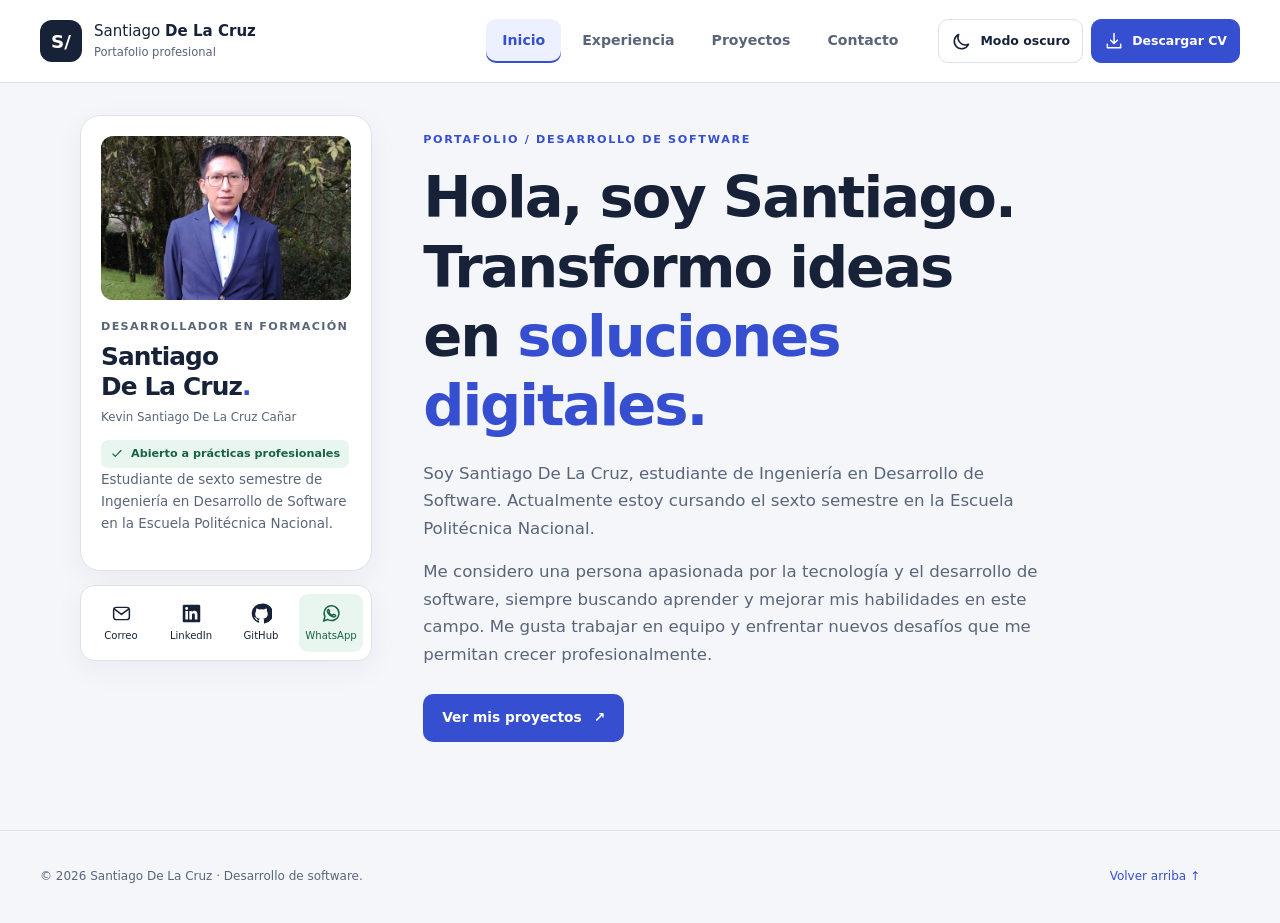
==== commit 00c662ae: "Segunda version" ====
--- a/index.html
+++ b/index.html
@@ -1 +1,52 @@
-<!doctype html><html lang="es"><head><meta charset="utf-8"><meta name="viewport" content="width=device-width, initial-scale=1"><meta name="theme-color" content="#102a43"><meta name="description" content="Portafolio de Kevin Santiago De La Cruz Cañar: formación, experiencia y proyectos de desarrollo de software."><title>Inicio | Santiago De La Cruz</title><link rel="stylesheet" href="style/style.css"><script>try{const saved=localStorage.getItem('portfolio-theme');document.documentElement.dataset.theme=saved==='dark'||saved==='light'?saved:(matchMedia('(prefers-color-scheme: dark)').matches?'dark':'light')}catch(e){document.documentElement.dataset.theme='light'}</script><script defer src="js/main.js"></script></head><body><a class="skip-link" href="#contenido">Saltar al contenido principal</a><header class="site-header"><div class="container header-inner"><a class="brand" href="index.html" aria-label="Santiago De La Cruz, ir a inicio"><span class="brand-mark" aria-hidden="true">S/</span><span>Santiago <strong>De La Cruz</strong><small>Portafolio profesional</small></span></a><button class="menu-toggle" type="button" aria-controls="main-nav" aria-expanded="false"><span aria-hidden="true">☰</span> Menú</button><button type="button" class="theme-toggle" id="theme-toggle" aria-label="Activar modo oscuro" aria-pressed="false" title="Cambiar tema claro u oscuro"><svg class="theme-icon" viewBox="0 0 24 24" aria-hidden="true"><path class="moon" d="M20 15.2A8.5 8.5 0 0 1 8.8 4a8.5 8.5 0 1 0 11.2 11.2Z" fill="none" stroke="currentColor" stroke-width="1.8" stroke-linejoin="round"/><g class="sun" fill="none" stroke="currentColor" stroke-width="1.8" stroke-linecap="round"><circle cx="12" cy="12" r="4"/><path d="M12 2v2m0 16v2M2 12h2m16 0h2M4.9 4.9l1.4 1.4m11.4 11.4 1.4 1.4M19.1 4.9l-1.4 1.4M6.3 17.7l-1.4 1.4"/></g></svg><span id="theme-label">Modo oscuro</span></button><nav id="main-nav" class="main-nav" aria-label="Navegación principal"><a href="index.html" aria-current="page">Inicio</a><a href="experiencia.html">Experiencia</a><a href="portafolio.html">Proyectos</a><a href="contacto.html">Contacto</a></nav><a class="nav-cta" href="contacto.html">Hablemos <span aria-hidden="true">↗</span></a></div></header><main id="contenido" tabindex="-1"><div class="container"><div class="page-intro"><p class="eyebrow">Bienvenido a mi espacio digital</p><h1>Hola, soy Santiago.</h1><p class="lead">Estudiante de ingeniería, apasionado por transformar ideas en soluciones digitales.</p></div><section class="hero-grid" aria-label="Presentación profesional"><div class="hero-copy"><span class="pill">Desarrollo de software · EPN</span><h2>Construyo soluciones con código, curiosidad y compromiso.</h2><p>Soy Santiago De La Cruz, estudiante de sexto semestre de Ingeniería en Desarrollo de Software en la Escuela Politécnica Nacional. Disfruto aprender, trabajar en equipo y afrontar desafíos que me permitan crecer profesionalmente.</p><div class="hero-actions"><a class="button button-primary" href="portafolio.html">Explorar mis proyectos <span aria-hidden="true">→</span></a><a class="text-link" href="experiencia.html">Conocer mi experiencia <span aria-hidden="true">↗</span></a></div></div><aside class="profile-card" aria-label="Ficha profesional"><img class="portrait" src="images/perfil.jpeg" alt="Retrato de Kevin Santiago De La Cruz Cañar" width="400" height="400"><div class="social-section" aria-label="Encuéntrame en otras plataformas"><h3>Encuéntrame en</h3><div class="social-links"><a class="social-link" href="https://github.com/Santi-Dela-Cruz" target="_blank" rel="noopener noreferrer" aria-label="GitHub de Santiago, abre en otra pestaña"><svg class="social-icon" viewBox="0 0 24 24" aria-hidden="true"><path fill="currentColor" d="M12 .8a11.2 11.2 0 0 0-3.54 21.82c.56.11.76-.24.76-.54v-2.1c-3.1.67-3.75-1.32-3.75-1.32-.51-1.3-1.25-1.65-1.25-1.65-1.02-.7.08-.69.08-.69 1.13.08 1.72 1.16 1.72 1.16 1 .1.96 2.6 3.2 1.83.1-.73.4-1.23.72-1.51-2.47-.28-5.08-1.24-5.08-5.53 0-1.22.44-2.22 1.16-3-.12-.29-.5-1.42.11-2.96 0 0 .95-.3 3.08 1.15a10.7 10.7 0 0 1 5.6 0c2.13-1.44 3.07-1.15 3.07-1.15.62 1.54.24 2.67.12 2.96.72.78 1.15 1.78 1.15 3 0 4.3-2.61 5.25-5.1 5.52.4.35.77 1.02.77 2.06v3.06c0 .3.2.65.77.54A11.2 11.2 0 0 0 12 .8Z"/></svg><span>GitHub</span></a><a class="social-link" href="https://www.linkedin.com/in/santiagodealacruz/" target="_blank" rel="noopener noreferrer" aria-label="LinkedIn de Santiago, abre en otra pestaña"><svg class="social-icon" viewBox="0 0 24 24" aria-hidden="true"><path fill="currentColor" d="M20.45 2H3.55C2.69 2 2 2.69 2 3.55v16.9c0 .86.69 1.55 1.55 1.55h16.9c.86 0 1.55-.69 1.55-1.55V3.55c0-.86-.69-1.55-1.55-1.55ZM7.93 18.75H4.98V9.2h2.95v9.55ZM6.46 7.9a1.71 1.71 0 1 1 0-3.42 1.71 1.71 0 0 1 0 3.42Zm12.3 10.85h-2.95V14.1c0-1.1-.02-2.52-1.54-2.52-1.54 0-1.77 1.2-1.77 2.44v4.73H9.55V9.2h2.83v1.3h.04c.4-.74 1.36-1.53 2.8-1.53 2.98 0 3.54 1.96 3.54 4.5v5.28Z"/></svg><span>LinkedIn</span></a><a class="social-link" href="mailto:kevin.delacruz@epn.edu.ec" aria-label="Enviar correo a Santiago"><svg class="social-icon" viewBox="0 0 24 24" aria-hidden="true"><rect x="3" y="5" width="18" height="14" rx="2" fill="none" stroke="currentColor" stroke-width="2"/><path d="m4 7 8 6 8-6" fill="none" stroke="currentColor" stroke-width="2" stroke-linejoin="round"/></svg><span>Correo</span></a></div></div><span class="status"><span aria-hidden="true">●</span> Abierto a prácticas profesionales</span><h2>Kevin Santiago De La Cruz Cañar</h2><p>Estudiante de Ingeniería en Desarrollo de Software · Escuela Politécnica Nacional</p><div class="profile-actions"><a class="button button-primary" href="contacto.html">Contactarme <span aria-hidden="true">→</span></a><a class="button button-outline" href="https://github.com/Santi-Dela-Cruz" target="_blank" rel="noopener noreferrer">Ver GitHub <span class="sr-only">(abre en otra pestaña)</span></a></div></aside></section><section class="section" aria-labelledby="formacion"><div class="section-heading"><div><p class="eyebrow">Trayectoria académica</p><h2 id="formacion">Educación y formación</h2></div><a href="experiencia.html" class="text-link">Ver trayectoria →</a></div><div class="education-grid"><article class="info-card"><span class="card-symbol" aria-hidden="true">🎓</span><p class="card-meta">2023 – Actualidad</p><h3>Ingeniería en Desarrollo de Software</h3><p>Escuela Politécnica Nacional (EPN)</p></article><article class="info-card"><span class="card-symbol" aria-hidden="true">⚙</span><p class="card-meta">2020 – 2023</p><h3>Bachiller técnico en mecanizado y construcciones metalmecánicas básicas</h3><p>Unidad Educativa Ismael Proaño Andrade</p></article><article class="info-card"><span class="card-symbol" aria-hidden="true">◎</span><p class="card-meta">Septiembre 2025</p><h3>Suficiencia en Inglés · Nivel Avanzado 7</h3><p>Centro de Educación Continua, EPN</p></article><article class="info-card"><span class="card-symbol" aria-hidden="true">✦</span><p class="card-meta">Noviembre 2025</p><h3>Fundamentos y tendencias de la inteligencia artificial</h3><p>XII Jornadas JISIC, Facultad de Ingeniería de Sistemas, EPN</p></article></div></section><section class="callout" aria-labelledby="cta-title"><div><p class="eyebrow">Sigamos conversando</p><h2 id="cta-title">¿Tienes un proyecto o una oportunidad de colaboración?</h2><p>Me interesa participar en desafíos donde pueda aportar y seguir aprendiendo.</p></div><a class="button button-light" href="contacto.html">Ir a contacto →</a></section></div></main><footer class="site-footer"><div class="container footer-inner"><p>© 2026 Santiago De La Cruz · Diseñado con accesibilidad en mente.</p><div><a href="https://github.com/Santi-Dela-Cruz" target="_blank" rel="noopener noreferrer">GitHub <span class="sr-only">(abre en una pestaña nueva)</span></a><a href="https://www.linkedin.com/in/santiagodealacruz/" target="_blank" rel="noopener noreferrer">LinkedIn <span class="sr-only">(abre en una pestaña nueva)</span></a><a href="#contenido">Volver arriba ↑</a></div></div></footer></body></html>
+<!doctype html><html lang="es">
+<head>
+<meta charset="utf-8">
+<meta name="viewport" content="width=device-width, initial-scale=1">
+<meta name="theme-color" content="#f5f6fa">
+<meta name="description" content="Portafolio de Kevin Santiago De La Cruz Cañar: formación, experiencia y proyectos de desarrollo de software."><title>Inicio | Santiago De La Cruz</title>
+<script src="js/theme-init.js"></script>
+<link rel="stylesheet" href="style/style.css">
+<script defer src="js/main.js"></script></head>
+<body><a class="skip-link" href="#contenido">Saltar al contenido principal</a>
+<header class="site-header">
+<div class="container header-inner"><a class="brand" href="index.html" aria-label="Santiago De La Cruz, ir a inicio"><span class="brand-mark" aria-hidden="true">S/</span><span>Santiago <strong>De La Cruz</strong><small>Portafolio profesional</small></span></a>
+<nav id="main-nav" class="main-nav" aria-label="Navegación principal"><a href="index.html" aria-current="page">Inicio</a><a href="experiencia.html">Experiencia</a><a href="portafolio.html">Proyectos</a><a href="contacto.html">Contacto</a></nav>
+<div class="header-actions"><button type="button" class="theme-toggle" id="theme-toggle" aria-label="Activar modo oscuro" aria-pressed="false" title="Cambiar tema claro u oscuro"><svg class="theme-icon" viewBox="0 0 24 24" aria-hidden="true"><path class="moon" d="M20 15.2A8.5 8.5 0 0 1 8.8 4a8.5 8.5 0 1 0 11.2 11.2Z" fill="none" stroke="currentColor" stroke-width="1.8" stroke-linejoin="round"/><g class="sun" fill="none" stroke="currentColor" stroke-width="1.8" stroke-linecap="round"><circle cx="12" cy="12" r="4"/><path d="M12 2v2m0 16v2M2 12h2m16 0h2M4.9 4.9l1.4 1.4m11.4 11.4 1.4 1.4M19.1 4.9l-1.4 1.4M6.3 17.7l-1.4 1.4"/></g></svg><span id="theme-label">Modo oscuro</span></button><a class="cv-download" href="docs/CV-Santiago-De-La-Cruz.pdf" download="CV-Santiago-De-La-Cruz.pdf" aria-label="Descargar CV de Santiago en PDF" title="Descargar CV en PDF"><svg viewBox="0 0 24 24" fill="none" stroke="currentColor" stroke-width="1.8" stroke-linecap="round" stroke-linejoin="round" aria-hidden="true"><path d="M12 3v12m-4-4 4 4 4-4M4 16v4h16v-4"/></svg><span>Descargar CV</span></a></div></div></header>
+<div class="container portfolio-layout">
+<div class="profile-sidebar">
+<aside class="profile-card" aria-labelledby="profile-name">
+<div class="portrait-wrap"><img class="portrait" src="images/perfil.jpeg" alt="Kevin Santiago De La Cruz Cañar" width="400" height="267" fetchpriority="high"></div>
+<p class="profile-kicker">Desarrollador en formación</p>
+<h2 id="profile-name">Santiago<br>De La Cruz<span aria-hidden="true" style="color:var(--accent)">.</span></h2>
+<p class="profile-fullname">Kevin Santiago De La Cruz Cañar</p>
+<span class="status"><svg viewBox="0 0 24 24" aria-hidden="true" fill="none" stroke="currentColor" stroke-width="2" stroke-linecap="round" stroke-linejoin="round"><path d="m5 12 4 4L19 6"/></svg> Abierto a prácticas profesionales</span>
+<p class="profile-description">Estudiante de sexto semestre de Ingeniería en Desarrollo de Software en la Escuela Politécnica Nacional.</p>
+
+</aside>
+<nav class="contact-dock" aria-label="Contacto rápido">
+<a class="dock-link" href="mailto:kevin.delacruz@epn.edu.ec" aria-label="Escribir un correo a Santiago"><svg viewBox="0 0 24 24" aria-hidden="true" fill="none" stroke="currentColor" stroke-width="1.7" stroke-linecap="round" stroke-linejoin="round"><rect x="3" y="5" width="18" height="14" rx="3"/><path d="m4 7 8 6 8-6"/></svg><span class="dock-label">Correo</span></a>
+<a class="dock-link" href="https://www.linkedin.com/in/santiagodealacruz/" target="_blank" rel="noopener noreferrer" aria-label="Contactar por LinkedIn (abre en otra pestaña)"><svg class="social-icon" viewBox="0 0 24 24" aria-hidden="true"><path fill="currentColor" d="M20.45 2H3.55C2.69 2 2 2.69 2 3.55v16.9c0 .86.69 1.55 1.55 1.55h16.9c.86 0 1.55-.69 1.55-1.55V3.55c0-.86-.69-1.55-1.55-1.55ZM7.93 18.75H4.98V9.2h2.95v9.55ZM6.46 7.9a1.71 1.71 0 1 1 0-3.42 1.71 1.71 0 0 1 0 3.42Zm12.3 10.85h-2.95V14.1c0-1.1-.02-2.52-1.54-2.52-1.54 0-1.77 1.2-1.77 2.44v4.73H9.55V9.2h2.83v1.3h.04c.4-.74 1.36-1.53 2.8-1.53 2.98 0 3.54 1.96 3.54 4.5v5.28Z"/></svg><span class="dock-label">LinkedIn</span></a>
+<a class="dock-link" href="https://github.com/Santi-Dela-Cruz" target="_blank" rel="noopener noreferrer" aria-label="Ver GitHub de Santiago (abre en otra pestaña)"><svg class="social-icon" viewBox="0 0 24 24" aria-hidden="true"><path fill="currentColor" d="M12 .8a11.2 11.2 0 0 0-3.54 21.82c.56.11.76-.24.76-.54v-2.1c-3.1.67-3.75-1.32-3.75-1.32-.51-1.3-1.25-1.65-1.25-1.65-1.02-.7.08-.69.08-.69 1.13.08 1.72 1.16 1.72 1.16 1 .1.96 2.6 3.2 1.83.1-.73.4-1.23.72-1.51-2.47-.28-5.08-1.24-5.08-5.53 0-1.22.44-2.22 1.16-3-.12-.29-.5-1.42.11-2.96 0 0 .95-.3 3.08 1.15a10.7 10.7 0 0 1 5.6 0c2.13-1.44 3.07-1.15 3.07-1.15.62 1.54.24 2.67.12 2.96.72.78 1.15 1.78 1.15 3 0 4.3-2.61 5.25-5.1 5.52.4.35.77 1.02.77 2.06v3.06c0 .3.2.65.77.54A11.2 11.2 0 0 0 12 .8Z"/></svg><span class="dock-label">GitHub</span></a>
+<a class="dock-link whatsapp-link" href="https://wa.me/593989501125" target="_blank" rel="noopener noreferrer" aria-label="Escribir por WhatsApp al 0989501125 (abre en otra pestaña)" title="WhatsApp: 0989501125"><svg viewBox="0 0 24 24" aria-hidden="true" fill="none" stroke="currentColor" stroke-width="1.7" stroke-linecap="round" stroke-linejoin="round"><path d="M20.5 11.6a8.5 8.5 0 0 1-12.7 7.3L3 20.5l1.5-4.8A8.5 8.5 0 1 1 20.5 11.6Z"/><path d="M8.2 7.5c.3-.3.6-.2.8.2l.8 1.6c.1.3 0 .5-.4.9-.2.2-.2.4 0 .7a7 7 0 0 0 3.1 3.1c.3.2.5.2.7 0l.7-.9c.2-.2.4-.2.7-.1l1.8.9c.3.1.4.4.2.7-.4 1-1.1 1.5-2.2 1.3-3.8-.7-6.9-3.9-7.1-6.6 0-.8.3-1.4.9-1.8Z"/></svg><span class="dock-label">WhatsApp</span></a>
+</nav>
+</div>
+<main class="main-content" id="contenido" tabindex="-1">
+<div class="container">
+<section class="hero-grid" aria-labelledby="hero-title">
+<div class="hero-copy">
+<p class="eyebrow">Portafolio / Desarrollo de software</p>
+<h1 id="hero-title">Hola, soy Santiago.<br>Transformo ideas<br>en <span>soluciones digitales.</span></h1>
+<p class="hero-description">Soy Santiago De La Cruz, estudiante de Ingeniería en Desarrollo de Software. Actualmente estoy cursando el sexto semestre en la Escuela Politécnica Nacional.</p>
+<p class="hero-description">Me considero una persona apasionada por la tecnología y el desarrollo de software, siempre buscando aprender y mejorar mis habilidades en este campo. Me gusta trabajar en equipo y enfrentar nuevos desafíos que me permitan crecer profesionalmente.</p>
+<div class="hero-actions"><a class="button button-primary" href="portafolio.html">Ver mis proyectos <span aria-hidden="true">↗</span></a></div>
+
+</div>
+</section>
+</div></main></div>
+<footer class="site-footer">
+<div class="container footer-inner">
+<p>© 2026 Santiago De La Cruz · Desarrollo de software.</p>
+<div><a href="#contenido">Volver arriba ↑</a></div></div></footer>
+<noscript>
+<p class="container">Para cambiar el tema, filtrar proyectos y preparar un mensaje, activa JavaScript. Puedes escribir directamente a <a href="mailto:kevin.delacruz@epn.edu.ec">kevin.delacruz@epn.edu.ec</a>.</p></noscript>
+</body></html>
--- a/style/style.css
+++ b/style/style.css
@@ -1,56 +1,265 @@
-@import url('https://fonts.googleapis.com/css2?family=DM+Sans:wght@400;500;600;700&family=Manrope:wght@400;500;600;700;800&display=swap');:root{color-scheme:light;--navy:#102a43;--ink:#172b4d;--muted:#53677d;--blue:#1264a3;--blue-dark:#064d81;--blue-soft:#eaf4ff;--bg:#f6f9fc;--white:#fff;--line:#dbe5ef;--radius:18px;--shadow:0 12px 40px rgba(16,42,67,.075)}*{box-sizing:border-box}html{scroll-behavior:smooth}body{margin:0;background:var(--bg);color:var(--ink);font:16px/1.65 'DM Sans',system-ui,sans-serif}h1,h2,h3,p{margin-top:0}h1,h2,h3{font-family:Manrope,system-ui,sans-serif;line-height:1.26;letter-spacing:-.035em}h1{font-size:clamp(2.35rem,5vw,3.9rem);max-width:850px;margin-bottom:15px}h2{font-size:clamp(1.55rem,3vw,2.2rem)}h3{font-size:1.1rem}a{color:var(--blue-dark)}a:hover{text-decoration-thickness:2px}button,input,textarea{font:inherit}button{cursor:pointer}img{max-width:100%;display:block}*:focus-visible{outline:3px solid #df8110;outline-offset:4px}.sr-only{position:absolute;width:1px;height:1px;padding:0;margin:-1px;overflow:hidden;clip:rect(0,0,0,0);white-space:nowrap;border:0}.skip-link{position:fixed;top:-70px;left:20px;z-index:1000;background:#fff;border:2px solid var(--navy);padding:12px 20px;border-radius:10px}.skip-link:focus{top:12px}.container{width:min(1160px,calc(100% - 48px));margin-inline:auto}.site-header{background:#fff;border-bottom:1px solid var(--line);position:sticky;top:0;z-index:50}.header-inner{display:flex;align-items:center;gap:36px;min-height:82px}.brand{color:var(--navy);text-decoration:none;display:flex;align-items:center;gap:11px;line-height:1.2;font-size:.99rem;font-weight:700;min-width:230px}.brand strong{font-weight:800}.brand small{display:block;color:var(--muted);font-size:.7rem;letter-spacing:.03em;font-weight:500;margin-top:4px}.brand-mark{width:40px;height:40px;border-radius:11px;background:var(--navy);color:#fff;display:grid;place-items:center;font-weight:800;font-size:1.05rem}.main-nav{display:flex;gap:6px;align-items:center;margin-left:auto}.main-nav a{color:#40566d;padding:10px 15px;text-decoration:none;font-size:.9rem;font-weight:700;border-radius:10px;white-space:nowrap}.main-nav a:hover,.main-nav a[aria-current=page]{background:var(--blue-soft);color:var(--blue-dark)}.main-nav a[aria-current=page]{box-shadow:inset 0 -3px 0 var(--blue)}.nav-cta{background:var(--navy);color:#fff;padding:11px 19px;border-radius:10px;font-size:.9rem;font-weight:700;text-decoration:none;white-space:nowrap}.nav-cta:hover,.button-primary:hover{background:#244f72}.menu-toggle{display:none}.page-intro{padding:66px 0 35px}.eyebrow{color:var(--blue-dark);text-transform:uppercase;letter-spacing:.14em;font-size:.73rem;font-weight:800;margin-bottom:11px}.lead{font-size:1.1rem;color:var(--muted);max-width:680px}.hero-grid{display:grid;grid-template-columns:1.2fr .8fr;align-items:center;gap:55px;padding:30px 0 70px}.hero-copy h2{font-size:clamp(2rem,3.8vw,3.25rem);margin:20px 0}.hero-copy p{color:var(--muted);font-size:1.07rem;max-width:580px}.pill,.status{display:inline-flex;align-items:center;gap:7px;font-size:.8rem;font-weight:700;background:var(--blue-soft);color:var(--blue-dark);padding:6px 12px;border-radius:50px}.status{background:#e8f8ef;color:#12603c;margin-top:24px}.status span{font-size:.65rem}.hero-actions,.profile-actions{display:flex;flex-wrap:wrap;align-items:center;gap:18px;margin-top:28px}.button{border:0;text-decoration:none;display:inline-flex;justify-content:center;align-items:center;gap:12px;border-radius:11px;padding:13px 20px;font-weight:700;line-height:1.35;min-height:48px}.button-primary{background:var(--navy);color:#fff}.button-outline{background:#fff;color:var(--navy);border:1px solid #abc0d4}.button-outline:hover{background:var(--blue-soft)}.button-light{background:#fff;color:var(--navy);flex-shrink:0}.text-link{font-weight:800;text-decoration:none;color:var(--blue-dark)}.text-link:hover{text-decoration:underline}.profile-card{background:#fff;border:1px solid var(--line);padding:30px;border-radius:22px;box-shadow:var(--shadow)}.portrait{aspect-ratio:4/3;object-fit:cover;object-position:center 35%;width:100%;border-radius:14px;background:#e6edf4}.profile-card h2{font-size:1.35rem;margin:18px 0 6px}.profile-card p{color:var(--muted);font-size:.92rem}.profile-actions{gap:10px;margin-top:22px}.profile-actions .button{font-size:.86rem;padding:12px 15px}.section{padding:30px 0 85px}.section-first{padding-top:18px}.section-heading{display:flex;align-items:end;justify-content:space-between;gap:20px;margin-bottom:25px}.section-heading h2{margin:0}.education-grid,.project-grid{display:grid;grid-template-columns:repeat(2,minmax(0,1fr));gap:20px}.info-card,.project-card,.form-card{background:#fff;border:1px solid var(--line);border-radius:var(--radius);box-shadow:0 5px 25px rgba(16,42,67,.035)}.info-card{padding:26px}.info-card h3{margin-bottom:10px}.info-card p:last-child{color:var(--muted);margin-bottom:0}.card-symbol{width:43px;height:43px;display:grid;place-items:center;border-radius:12px;background:var(--blue-soft);color:var(--blue-dark);font-size:1.25rem;margin-bottom:18px}.card-meta{color:var(--blue-dark);font-size:.81rem;font-weight:800;margin-bottom:10px}.callout{background:var(--navy);color:#fff;display:flex;align-items:center;justify-content:space-between;gap:32px;border-radius:20px;padding:36px 42px;margin:0 0 84px}.callout .eyebrow{color:#b4daf8}.callout h2{max-width:670px;margin-bottom:10px}.callout p:last-child{color:#d2e3f0;margin-bottom:0}.two-column{display:grid;grid-template-columns:.8fr 1.2fr;gap:70px}.body-large,.contact-details>p{font-size:1.08rem;color:var(--muted)}.timeline{border-left:2px solid #bdd8ed;padding-left:28px}.timeline-item{position:relative;padding:0 0 40px}.timeline-item:before{content:'';position:absolute;left:-37px;top:7px;width:15px;height:15px;border-radius:50%;background:var(--blue);border:3px solid #fff;box-shadow:0 0 0 2px var(--blue)}.timeline-item h3{font-size:1.32rem}.timeline-item p,.timeline-item li{color:var(--muted)}.check-list{padding-left:22px}.check-list li{margin-bottom:8px}.filter-group{display:flex;gap:9px;flex-wrap:wrap;margin-bottom:24px}.filter-button{background:#fff;color:var(--navy);border:1px solid #b9c9d9;padding:10px 17px;border-radius:999px;font-weight:700;font-size:.88rem;min-height:44px}.filter-button:hover{background:var(--blue-soft)}.filter-button.active{background:var(--navy);color:#fff;border-color:var(--navy)}.project-count{font-size:.9rem;color:var(--muted);margin:0}.project-card{overflow:hidden}.project-card[hidden]{display:none}.project-image{height:230px;background:#e8edf3;overflow:hidden}.project-image img{width:100%;height:100%;object-fit:cover}.project-content{padding:25px}.project-content h2{font-size:1.3rem;margin-bottom:11px}.project-content>p:not(.card-meta){color:var(--muted)}.project-content .tech{font-size:.84rem;color:var(--blue-dark)!important;background:var(--blue-soft);border-radius:8px;padding:9px 11px;display:inline-block;font-weight:700}.project-content .text-link{display:block;margin-top:9px}.contact-grid{display:grid;grid-template-columns:.9fr 1.1fr;gap:65px}.contact-details h2{margin-bottom:18px}.contact-method{display:flex;gap:16px;align-items:start;border-top:1px solid var(--line);padding:21px 0}.contact-method>span{width:44px;height:44px;display:grid;place-items:center;flex-shrink:0;background:var(--blue-soft);border-radius:11px;font-size:1.4rem;color:var(--blue-dark)}.contact-method strong,.contact-method a{display:block;overflow-wrap:anywhere}.contact-method a{margin-top:5px}.form-card{padding:32px}.form-card h2{margin-bottom:8px}.form-card>p{color:var(--muted);font-size:.91rem}.field{margin:20px 0}.field label{display:block;font-weight:700;margin-bottom:8px}.field input,.field textarea{display:block;width:100%;background:#fff;border:1.5px solid #8fa8bf;border-radius:10px;padding:12px 14px;min-height:48px;color:var(--ink)}.field textarea{resize:vertical}.field small{display:block;color:var(--muted);margin-top:4px}.field [aria-invalid=true]{border:2px solid #a62727}.field-error{display:block;font-size:.85rem;color:#9e2020;font-weight:700;margin-top:5px}.required-note{color:var(--muted);font-size:.85rem}.form-status{font-weight:600;margin:12px 0;color:var(--blue-dark)}.submit-button{width:100%}.site-footer{border-top:1px solid var(--line);background:#fff;color:var(--muted);font-size:.85rem}.footer-inner{display:flex;justify-content:space-between;align-items:center;gap:20px;padding:28px 0}.footer-inner p{margin:0}.footer-inner div{display:flex;flex-wrap:wrap;gap:23px}.footer-inner a{font-weight:700;text-decoration:none}@media(max-width:1020px){.header-inner{gap:15px}.main-nav a{padding:10px}.brand{min-width:auto}.nav-cta{display:none}.hero-grid,.contact-grid{gap:30px}}@media(max-width:760px){.container{width:min(100% - 32px,1160px)}.header-inner{min-height:72px;flex-wrap:wrap}.menu-toggle{display:inline-flex;align-items:center;gap:8px;margin-left:auto;border:1px solid #9fb5c9;background:#fff;border-radius:9px;padding:10px 14px;color:var(--navy);font-weight:700}.main-nav{display:none;flex-basis:100%;margin:0 0 14px;flex-direction:column;align-items:stretch}.main-nav.open{display:flex}.main-nav a{padding:13px 16px}.page-intro{padding:38px 0 12px}.hero-grid,.two-column,.contact-grid{grid-template-columns:1fr;gap:28px}.hero-grid{padding-bottom:42px}.hero-copy h2{font-size:2rem}.education-grid,.project-grid{grid-template-columns:1fr}.section{padding-bottom:48px}.section-heading{align-items:start;flex-direction:column}.callout{flex-direction:column;align-items:start;padding:27px;margin-bottom:48px}.footer-inner{flex-direction:column;align-items:start}.project-image{height:215px}.form-card{padding:22px}.timeline{margin-left:8px}}@media(prefers-reduced-motion:reduce){html{scroll-behavior:auto}*,*:before,*:after{animation-duration:.01ms!important;transition-duration:.01ms!important}}
-/* Apariencia clara/oscura, accesible y persistente */
-:root{--surface:#fff;--surface-alt:#f0f5fa;--navy:#102a43;--ink:#172b4d;--muted:#53677d;--blue:#1264a3;--blue-dark:#064d81;--blue-soft:#eaf4ff;--bg:#f6f9fc;--white:#fff;--line:#dbe5ef;--input-border:#8fa8bf;--focus:#df8110;--shadow:0 12px 40px rgba(16,42,67,.075)}
-:root[data-theme="dark"]{color-scheme:dark;--surface:#152538;--surface-alt:#1d3046;--navy:#10375b;--ink:#eff6ff;--muted:#bbcde0;--blue:#7bc1ff;--blue-dark:#93d2ff;--blue-soft:#233e59;--bg:#0c1725;--white:#152538;--line:#38536c;--input-border:#8da8c2;--focus:#ffcb68;--shadow:0 14px 42px rgba(0,0,0,.26)}
-body{background:var(--bg);color:var(--ink);transition:background-color .24s ease,color .24s ease}
-.site-header,.site-footer,.profile-card,.info-card,.project-card,.form-card{background:var(--surface);border-color:var(--line)}
-.brand,.main-nav a,.profile-card h2,.info-card h3,.project-content h2{color:var(--ink)}
-.brand-mark,.button-primary,.nav-cta,.filter-button.active,.callout{background:#153857;color:#fff}
-.main-nav a:hover,.main-nav a[aria-current=page]{background:var(--blue-soft);color:var(--blue-dark)}
-.button-outline,.filter-button,.field input,.field textarea,.menu-toggle{background:var(--surface);color:var(--ink);border-color:var(--input-border)}
-.button-outline:hover,.filter-button:hover{background:var(--blue-soft)}
-.pill,.card-symbol,.contact-method>span,.project-content .tech{background:var(--blue-soft);color:var(--blue-dark)}
-.status{background:#ddf8e9;color:#14603d}
-:root[data-theme="dark"] .status{background:#173e30;color:#b1f5d1}
-:root[data-theme="dark"] .timeline-item:before{border-color:#152538}
-:root[data-theme="dark"] .profile-card p,:root[data-theme="dark"] .hero-copy p,:root[data-theme="dark"] .lead{color:var(--muted)}
-:root[data-theme="dark"] .project-image{background:var(--surface-alt)}
-:root[data-theme="dark"] .skip-link{background:var(--surface);color:var(--ink);border-color:var(--blue)}
-*:focus-visible{outline-color:var(--focus)}
-.theme-toggle{display:inline-flex;align-items:center;justify-content:center;gap:8px;min-height:44px;padding:9px 12px;background:var(--surface-alt);color:var(--ink);border:1px solid var(--line);border-radius:11px;font-size:.82rem;font-weight:800;white-space:nowrap;cursor:pointer;order:2}
-.theme-toggle:hover{border-color:var(--blue);transform:translateY(-1px)}
-.theme-icon{width:20px;height:20px;flex-shrink:0}.theme-icon .sun{display:none}:root[data-theme="dark"] .theme-icon .moon{display:none}:root[data-theme="dark"] .theme-icon .sun{display:block}
-.main-nav{order:1}.nav-cta{order:3}
-.social-section{padding:18px 0 4px;border-bottom:1px solid var(--line)}
-.social-section h3{font-size:.86rem;letter-spacing:.03em;margin:0 0 10px;color:var(--muted)}
-.social-links{display:flex;flex-wrap:wrap;gap:9px;margin-bottom:14px}
-.social-link{display:inline-flex;align-items:center;gap:7px;min-height:44px;padding:9px 11px;text-decoration:none;border:1px solid var(--line);border-radius:11px;color:var(--ink);background:var(--surface-alt);font-size:.83rem;font-weight:750;transition:transform .2s ease,border-color .2s ease,background-color .2s ease}
-.social-link:hover{transform:translateY(-3px);border-color:var(--blue);background:var(--blue-soft)}
-.social-icon{width:19px;height:19px;flex:none}
-/* Microinteracciones: mejora sin desorientar */
-.button,.project-card,.info-card,.profile-card,.project-image img,.filter-button{transition:transform .22s ease,box-shadow .22s ease,background-color .22s ease,border-color .22s ease}
-.button:hover{transform:translateY(-2px)}
-.info-card:hover,.project-card:hover{transform:translateY(-4px);box-shadow:0 18px 38px rgba(10,30,50,.13)}
-.project-card:hover .project-image img{transform:scale(1.035)}
-.reveal-ready{opacity:0;transform:translateY(16px)}
-.reveal-ready.is-visible{opacity:1;transform:none;transition:opacity .65s ease,transform .65s cubic-bezier(.2,.7,.2,1)}
-@media(max-width:1120px){.header-inner{gap:10px}.brand{min-width:auto}.theme-toggle span{display:none}.theme-toggle{padding:10px}}
-@media(max-width:760px){.menu-toggle{order:2}.theme-toggle{order:1;margin-left:auto}.main-nav{order:4}.nav-cta{order:5}.header-inner{gap:9px}.theme-toggle span{display:none}}
-@media(prefers-reduced-motion:reduce){html{scroll-behavior:auto}.reveal-ready,.reveal-ready.is-visible{opacity:1;transform:none}.button:hover,.info-card:hover,.project-card:hover,.social-link:hover,.theme-toggle:hover,.project-card:hover .project-image img{transform:none}*,*:before,*:after{transition-duration:.01ms!important;animation-duration:.01ms!important}}
-
-/* Distribución: presentación a la izquierda y ficha personal a la derecha */
-@media (min-width: 761px) {
-  .hero-grid {grid-template-columns: minmax(0, 1.35fr) minmax(315px, .8fr);align-items:start;gap:clamp(26px,4vw,68px);}
-  .hero-copy {grid-column:1;grid-row:1;}
-  .profile-card {grid-column:2;grid-row:1;justify-self:end;width:100%;max-width:400px;}
-}
-@media (max-width: 760px) {
-  .hero-grid {grid-template-columns:minmax(0,1fr);}
-  .hero-copy,.profile-card {grid-column:auto;grid-row:auto;}
-  .profile-card {width:100%;margin-inline:auto;max-width:480px;}
-}
-/* El botón y las superficies toman correctamente los colores del tema activo. */
-:root[data-theme="dark"] .button-primary,
-:root[data-theme="dark"] .nav-cta {background:#235781;color:#fff;}
-:root[data-theme="dark"] .button-primary:hover,
-:root[data-theme="dark"] .nav-cta:hover {background:#326f9e;}
+:root {
+ color-scheme:light; --bg:#f5f6fa; --surface:#fff; --surface-alt:#eef1f8; --ink:#172238; --muted:#596579; --line:#dce1eb;
+ --accent:#354fd0; --accent-hover:#273daa; --soft:#edf0ff; --green:#176343; --green-bg:#e9f6ef; --error:#ad253a; --focus:#975200;
+ --radius:20px; --header-height:82px; --shadow:0 8px 30px rgb(30 42 75 / 5%);
+}
+:root[data-theme="dark"] {
+ color-scheme:dark; --bg:#101522; --surface:#192131; --surface-alt:#212d41; --ink:#eff2fc; --muted:#b5c0d3; --line:#36435a;
+ --accent:#abbaff; --accent-hover:#cbd4ff; --soft:#283354; --green:#a3e8bd; --green-bg:#173b2d; --error:#ffb0bb; --focus:#ffd38a; --shadow:0 8px 30px rgb(0 0 0 / 12%);
+}
+* {box-sizing:border-box}
+html {scroll-behavior:smooth;scroll-padding-top:calc(var(--header-height) + 24px)}
+body {margin:0;background:var(--bg);color:var(--ink);font:16px/1.65 "Segoe UI",system-ui,sans-serif}
+h1,h2,h3,p {margin-top:0}
+h1,h2,h3 {line-height:1.2;letter-spacing:-.035em}
+h1 {font-size:clamp(2.4rem,4.5vw,4.2rem);font-weight:750;margin-bottom:20px}
+h2 {font-size:clamp(1.4rem,2.2vw,1.9rem);margin-bottom:16px}
+h3 {font-size:1.08rem}
+p {margin-bottom:16px}
+a {color:var(--accent);text-underline-offset:4px}
+a:hover {text-decoration-thickness:2px}
+button,input,textarea {font:inherit}
+button {cursor:pointer}
+button:disabled {cursor:wait;opacity:.7}
+img {display:block;max-width:100%}
+svg {width:21px;height:21px;flex-shrink:0}
+[hidden] {display:none!important}
+:focus-visible {outline:3px solid var(--focus);outline-offset:4px}
+::selection {background:var(--accent);color:var(--bg)}
+.sr-only {position:absolute;width:1px;height:1px;padding:0;margin:-1px;overflow:hidden;clip-path:inset(50%);white-space:nowrap;border:0}
+.skip-link {position:fixed;top:-90px;left:20px;z-index:100;padding:12px 20px;background:var(--surface);border:2px solid var(--accent);border-radius:10px}
+.skip-link:focus {top:12px}
+html:not(.js) .theme-toggle,html:not(.js) .filter-group,html:not(.js) .search-field,html:not(.js) .form-card {display:none}
+.container {width:min(1240px,calc(100% - 80px));margin-inline:auto}
+.site-header {position:sticky;top:0;z-index:30;background:var(--surface);border-bottom:1px solid var(--line)}
+.header-inner {display:flex;align-items:center;gap:24px;min-height:var(--header-height)}
+.brand {display:flex;align-items:center;gap:12px;text-decoration:none;color:var(--ink);line-height:1.25;font-size:.94rem}
+.brand-mark {display:grid;place-items:center;width:42px;height:42px;background:var(--ink);color:var(--surface);border-radius:12px;font-size:1.15rem;font-weight:750}
+.brand small {display:block;color:var(--muted);font-size:.72rem;margin-top:4px}
+.main-nav {display:flex;align-items:center;gap:5px;margin-left:auto}
+.main-nav a {display:flex;align-items:center;justify-content:center;min-height:44px;padding:10px 16px;color:var(--muted);font-size:.88rem;font-weight:650;text-decoration:none;border-radius:10px}
+.main-nav a:hover {color:var(--accent);background:var(--surface-alt)}
+.main-nav a[aria-current="page"] {color:var(--accent);background:var(--soft);box-shadow:inset 0 -2px var(--accent)}
+.theme-toggle {display:inline-flex;justify-content:center;align-items:center;gap:8px;min-height:44px;padding:10px 12px;border:1px solid var(--line);border-radius:10px;color:var(--ink);background:var(--surface);font-size:.78rem;font-weight:650}
+.theme-toggle:hover {background:var(--surface-alt)}
+.theme-icon .sun {display:none}
+[data-theme="dark"] .theme-icon .moon {display:none}
+[data-theme="dark"] .theme-icon .sun {display:block}
+/* Sticky profile without an internal scroll area. */
+.container.portfolio-layout {width:min(1240px,calc(100% - 160px))}
+.portfolio-layout {display:grid;grid-template-columns:292px minmax(0,1fr);align-items:start;gap:clamp(28px,4vw,58px);padding-top:32px;padding-bottom:40px}
+.profile-card {position:static;max-height:none;overflow:visible;padding:20px;background:var(--surface);border:1px solid var(--line);border-radius:var(--radius);box-shadow:var(--shadow)}
+.portrait-wrap {position:relative;overflow:hidden;border-radius:12px;background:var(--surface-alt)}
+.portrait {width:100%;height:164px;object-fit:cover;object-position:center top}
+.profile-kicker {font-size:.7rem;color:var(--muted);margin:18px 0 6px;text-transform:uppercase;letter-spacing:.12em;font-weight:650}
+.profile-card h2 {font-size:1.55rem;margin-bottom:6px}
+.profile-fullname {color:var(--muted);font-size:.74rem;margin-bottom:12px}
+.profile-description {color:var(--muted);font-size:.84rem;margin-bottom:14px}
+.status {display:inline-flex;gap:7px;align-items:center;padding:5px 9px;background:var(--green-bg);color:var(--green);border-radius:7px;font-size:.7rem;font-weight:650}
+.status svg {width:14px;height:14px}
+.social-icon {width:17px;height:17px}
+.main-content {min-width:0}
+.main-content > .container {width:100%}
+.page-intro {padding:15px 0 28px}
+.eyebrow {color:var(--accent);text-transform:uppercase;letter-spacing:.15em;font-size:.7rem;font-weight:750;margin-bottom:14px}
+.lead {color:var(--muted);font-size:1.04rem;max-width:650px}
+.hero-grid {padding:16px 0 48px;border-bottom:1px solid var(--line);margin-bottom:34px}
+.hero-copy h1 {max-width:710px}
+.hero-copy h1 span {color:var(--accent)}
+.hero-copy > p:not(.eyebrow) {color:var(--muted);max-width:620px}
+.hero-description {font-size:1.04rem}
+.hero-actions {display:flex;align-items:center;flex-wrap:wrap;gap:12px 22px;margin-top:26px}
+.button {display:inline-flex;align-items:center;justify-content:center;gap:12px;min-height:48px;padding:12px 18px;border:1px solid transparent;border-radius:10px;font-weight:650;font-size:.86rem;text-decoration:none;line-height:1.4}
+.button-primary {background:var(--accent);color:var(--surface)}
+.button-primary:hover {background:var(--accent-hover)}
+.button-outline {color:var(--ink);background:var(--surface);border-color:var(--line)}
+.button-outline:hover {background:var(--surface-alt);border-color:var(--accent)}
+.button-light {background:#fff;color:#263bac}
+.text-link {display:inline-flex;gap:8px;align-items:center;min-height:44px;color:var(--accent);font-size:.85rem;font-weight:650;text-decoration:none}
+.text-link:hover {text-decoration:underline}
+.hero-note {display:flex;flex-wrap:wrap;gap:8px 18px;margin-top:30px;padding-top:22px;border-top:1px solid var(--line);color:var(--muted);font-size:.76rem}
+.hero-note strong {color:var(--ink);font-weight:650}
+.section {padding:10px 0 42px}
+.section-first {padding-top:0}
+.section-heading {display:flex;justify-content:space-between;align-items:end;gap:20px;margin-bottom:20px}
+.section-heading .eyebrow {margin-bottom:8px}
+.section-heading h2 {margin:0}
+.education-grid,.project-grid {display:grid;grid-template-columns:repeat(2,minmax(0,1fr));gap:18px}
+.info-card,.project-card,.form-card {background:var(--surface);border:1px solid var(--line);border-radius:15px}
+.info-card {padding:22px}
+.info-card h3 {margin-bottom:10px}
+.info-card p:last-child {color:var(--muted);font-size:.86rem;margin:0}
+.card-symbol {display:grid;place-items:center;background:var(--soft);color:var(--accent);width:38px;height:38px;border-radius:9px;margin-bottom:18px}
+.card-meta {color:var(--accent);font-size:.72rem;font-weight:650;margin-bottom:10px}
+.callout {display:flex;align-items:center;justify-content:space-between;gap:24px;padding:28px;margin-bottom:10px;background:#243775;color:#fff;border-radius:16px}
+.callout .eyebrow {color:#c4d0ff}
+.callout h2 {font-size:1.45rem}
+.callout p:last-child {color:#e0e6fc;margin:0;font-size:.87rem}
+.callout .button {flex-shrink:0}
+.two-column {display:grid;grid-template-columns:1fr;gap:28px}
+.body-large {color:var(--muted)}
+.timeline {margin-left:8px;border-left:2px solid var(--line);padding-left:30px}
+.timeline-item {position:relative;padding-bottom:28px}
+.timeline-item:last-child {padding-bottom:0}
+.timeline-item::before {content:"";position:absolute;left:-38px;top:4px;width:14px;height:14px;border:3px solid var(--bg);border-radius:50%;background:var(--accent);box-shadow:0 0 0 1px var(--accent)}
+.timeline-item h3 {font-size:1.2rem}
+.timeline-item p:not(.card-meta),.timeline-item li {color:var(--muted);font-size:.94rem}
+.check-list {padding-left:20px}
+.check-list li {margin-bottom:8px}
+.search-field {display:block;margin-bottom:16px}
+.search-field span {display:block;font-size:.82rem;font-weight:650;margin-bottom:7px}
+.search-field input {width:100%;min-height:48px;background:var(--surface);border:1px solid var(--line);border-radius:10px;padding:11px 15px;color:var(--ink)}
+.filter-group {display:flex;flex-wrap:wrap;gap:8px;margin-bottom:22px}
+.filter-button {min-height:44px;padding:9px 14px;border:1px solid var(--line);border-radius:9px;background:var(--surface);color:var(--muted);font-size:.8rem;font-weight:650}
+.filter-button:hover {border-color:var(--accent);color:var(--accent)}
+.filter-button.active {color:var(--surface);background:var(--accent);border-color:var(--accent)}
+.project-count {font-size:.8rem;color:var(--muted);margin:0;white-space:nowrap}
+.project-card {display:flex;flex-direction:column;overflow:hidden}
+.project-image {position:relative;display:grid;place-items:center;aspect-ratio:16 / 10;background:var(--surface-alt);overflow:hidden}
+.project-image img {width:100%;height:100%;object-fit:contain}
+.image-loading {position:absolute;inset:auto 10px 10px;background:var(--surface);color:var(--muted);padding:4px 8px;border-radius:5px;font-size:.7rem;text-align:center}
+.image-fallback {padding:24px;color:var(--muted);text-align:center;font-size:.85rem}
+.project-content {display:flex;flex-direction:column;align-items:start;flex:1;padding:21px}
+.project-content h2,.project-content h3 {font-size:1.17rem;margin-bottom:12px}
+.project-content > p:not(.card-meta) {color:var(--muted);font-size:.86rem}
+.project-content .tech {background:var(--soft);color:var(--accent)!important;padding:5px 9px;border-radius:6px;font-size:.73rem!important}
+.project-content .text-link {margin-top:auto}
+.empty-state {text-align:center;padding:36px 24px;background:var(--surface);border:1px dashed var(--line);border-radius:15px}
+.empty-state p {color:var(--muted)}
+.empty-state h3 {margin-bottom:8px}
+.contact-grid {display:grid;grid-template-columns:1fr;gap:28px}
+.contact-details > p {color:var(--muted)}
+.form-card {padding:28px}
+.form-card > p {font-size:.87rem;color:var(--muted)}
+.field {margin-bottom:20px}
+.field label {display:block;font-size:.86rem;font-weight:650;margin-bottom:7px}
+.field input,.field textarea {display:block;width:100%;min-height:48px;padding:12px 14px;border:1px solid #8b96aa;border-radius:9px;background:var(--surface);color:var(--ink)}
+.field textarea {resize:vertical}
+.field small {display:block;color:var(--muted);font-size:.76rem;margin-top:5px}
+.field [aria-invalid="true"] {border:2px solid var(--error)}
+.field-error {display:block;color:var(--error);font-size:.8rem;font-weight:650;margin-top:5px}
+.required-note {color:var(--muted);font-size:.76rem}
+.form-status {font-size:.85rem;font-weight:600;margin:12px 0}
+.form-status[data-state="error"] {color:var(--error)}
+.form-status[data-state="success"] {color:var(--green)}
+.submit-button {width:100%}
+.draft-result {margin-top:20px;padding:18px;background:var(--green-bg);border:1px solid var(--green);border-radius:10px}
+.draft-result h3 {font-size:1rem;color:var(--green);margin-bottom:8px}
+.draft-result p {color:var(--ink);font-size:.85rem}
+.draft-actions {display:flex;flex-wrap:wrap;gap:10px}
+.site-footer {border-top:1px solid var(--line);color:var(--muted);font-size:.75rem}
+.footer-inner {display:flex;justify-content:space-between;align-items:center;gap:20px;padding-block:24px;padding-right:40px}
+.footer-inner p {margin:0}
+.footer-inner div {display:flex;gap:18px;flex-wrap:wrap}
+.footer-inner a {min-height:44px;display:inline-flex;align-items:center;text-decoration:none}
+.button,.social-link,.filter-button,.theme-toggle,.dock-link {transition:background-color .16s ease,border-color .16s ease,color .16s ease}
+.project-card {transition:border-color .16s ease,box-shadow .16s ease}
+.project-card:hover {border-color:var(--accent);box-shadow:var(--shadow)}
+@media(max-width:1100px) {
+ .container {width:calc(100% - 64px)}
+ .portfolio-layout {grid-template-columns:260px minmax(0,1fr);gap:28px}
+ .profile-card {padding:16px}
+ .main-nav a {padding-inline:12px}
+ .theme-toggle span {display:none}
+ .callout {flex-direction:column;align-items:start}
+}
+@media(max-width:900px) {
+ .education-grid,.project-grid {grid-template-columns:1fr}
+ .profile-card h2 {font-size:1.4rem}
+}
+@media(max-width:760px) {
+ :root {--header-height:130px}
+ .container {width:calc(100% - 32px)}
+ .header-inner {min-height:auto;flex-wrap:wrap;gap:10px;padding-top:12px}
+ .brand {font-size:.86rem}
+ .brand-mark {width:36px;height:36px;border-radius:9px}
+ .theme-toggle {order:1;margin-left:auto}
+ .main-nav {order:2;flex:1 0 100%;gap:4px;padding:4px 0 10px;margin:0}
+ .main-nav a {flex:1;padding:10px 6px;font-size:.8rem}
+ .container.portfolio-layout {width:calc(100% - 32px)}
+ .portfolio-layout {grid-template-columns:minmax(0,1fr);gap:30px;padding-top:20px;padding-bottom:24px}
+ .profile-card {position:static;display:grid;grid-template-columns:90px minmax(0,1fr);gap:0 16px;max-height:none;overflow:visible;padding:18px}
+ .portrait-wrap {grid-row:1 / 5;align-self:start}
+ .portrait {height:112px}
+ .profile-kicker {margin-top:0;font-size:.65rem}
+ .profile-card h2 {font-size:1.35rem;margin-bottom:4px}
+ .profile-fullname {font-size:.66rem;margin-bottom:8px}
+ .profile-description {grid-column:1 / -1;margin:14px 0 10px}
+ .profile-card .status {justify-self:start;font-size:.64rem}
+ .page-intro {padding:0 0 24px}
+ .hero-grid {padding:0 0 30px;margin-bottom:24px}
+ h1 {font-size:clamp(2.2rem,8.8vw,3.5rem)}
+ .section {padding-bottom:30px}
+ .education-grid,.project-grid {grid-template-columns:repeat(2,minmax(0,1fr));gap:14px}
+ .section-heading {align-items:start;gap:12px;flex-wrap:wrap}
+ .form-card {padding:22px}
+ :is(a,button,input,textarea):focus {scroll-margin-block:145px 24px}
+ .site-footer {padding-bottom:0}
+ .footer-inner {flex-direction:column;align-items:start;gap:8px;padding-right:0}
+}
+@media(max-width:520px) {
+ .education-grid,.project-grid,.contact-options {grid-template-columns:minmax(0,1fr)}
+ .hero-actions {align-items:stretch;flex-direction:column}
+ .hero-actions .text-link {justify-content:center}
+ .callout {padding:22px}
+ .callout .button {width:100%}
+ .hero-note {gap:6px 14px}
+ .filter-button {flex-grow:1}
+}
+@media(prefers-reduced-motion:reduce) {
+ html {scroll-behavior:auto}
+ *,*::before,*::after {animation:none!important;transition:none!important}
+}
+@media print {
+ .site-header,.contact-dock,.skip-link,.site-footer,.filter-group,.search-field,.hero-actions,.profile-actions {display:none}
+ .portfolio-layout {display:block;width:100%}
+ .profile-card {position:static;max-height:none;break-inside:avoid;margin-bottom:24px}
+ body {background:white;color:black}
+ .project-card,.info-card {break-inside:avoid}
+}
+/* Header controls stay together, with a native PDF download next to the theme. */
+.header-actions {display:flex;align-items:center;gap:8px;flex-shrink:0}
+.cv-download {display:inline-flex;align-items:center;justify-content:center;gap:8px;min-height:44px;padding:10px 12px;background:var(--accent);color:var(--surface);border:1px solid var(--accent);border-radius:10px;text-decoration:none;font-size:.78rem;font-weight:650}
+.cv-download:hover {background:var(--accent-hover)}
+.cv-download svg {width:20px;height:20px}
+.profile-sidebar.is-static {position:static}
+.hero-grid:last-child {border-bottom:0;margin-bottom:0}
+@media (max-width:1100px) {
+ .cv-download span {display:none}
+}
+@media (max-width:1000px) {
+ :root {--header-height:130px}
+ .header-inner {min-height:auto;flex-wrap:wrap;gap:10px;padding-top:12px}
+ .header-actions {order:1;margin-left:auto}
+ .header-actions .theme-toggle {margin-left:0}
+ .main-nav {order:2;flex:1 0 100%;gap:4px;padding:4px 0 10px;margin:0}
+ .main-nav a {flex:1;padding:10px 6px}
+}
+@media (min-width:761px) and (max-height:700px) {
+ .profile-card {padding:16px}
+ .portrait {height:112px}
+ .profile-kicker {margin-top:12px}
+}
+@media (max-width:360px) {
+ .brand {font-size:.75rem;gap:8px}
+ .brand small {font-size:.65rem}
+ .header-actions {gap:5px}
+ .theme-toggle,.cv-download {padding-inline:10px}
+}
+/* The profile and its contact row remain together, without nested scrolling. */
+.profile-sidebar {position:sticky;top:calc(var(--header-height) + 24px);display:grid;gap:14px;min-width:0}
+.contact-dock {display:grid;grid-template-columns:repeat(4,minmax(0,1fr));gap:6px;padding:8px;background:var(--surface);border:1px solid var(--line);border-radius:14px;box-shadow:var(--shadow)}
+.dock-link {display:flex;flex-direction:column;align-items:center;justify-content:center;gap:5px;min-width:44px;min-height:58px;border-radius:9px;color:var(--ink);text-decoration:none}
+.dock-link svg {width:21px;height:21px}
+.dock-label {font-size:.63rem;line-height:1.3}
+.dock-link:hover {background:var(--soft);color:var(--accent)}
+.whatsapp-link {color:var(--green);background:var(--green-bg)}
+.whatsapp-link:hover {color:var(--green);background:var(--green-bg);box-shadow:inset 0 0 0 1px var(--green)}
+.profile-sidebar.is-static {position:static}
+@media (max-width:760px) {
+ .profile-sidebar {position:static}
+}
+@media print {
+ .profile-sidebar {position:static;display:block}
+ .contact-dock {display:none}
+}
